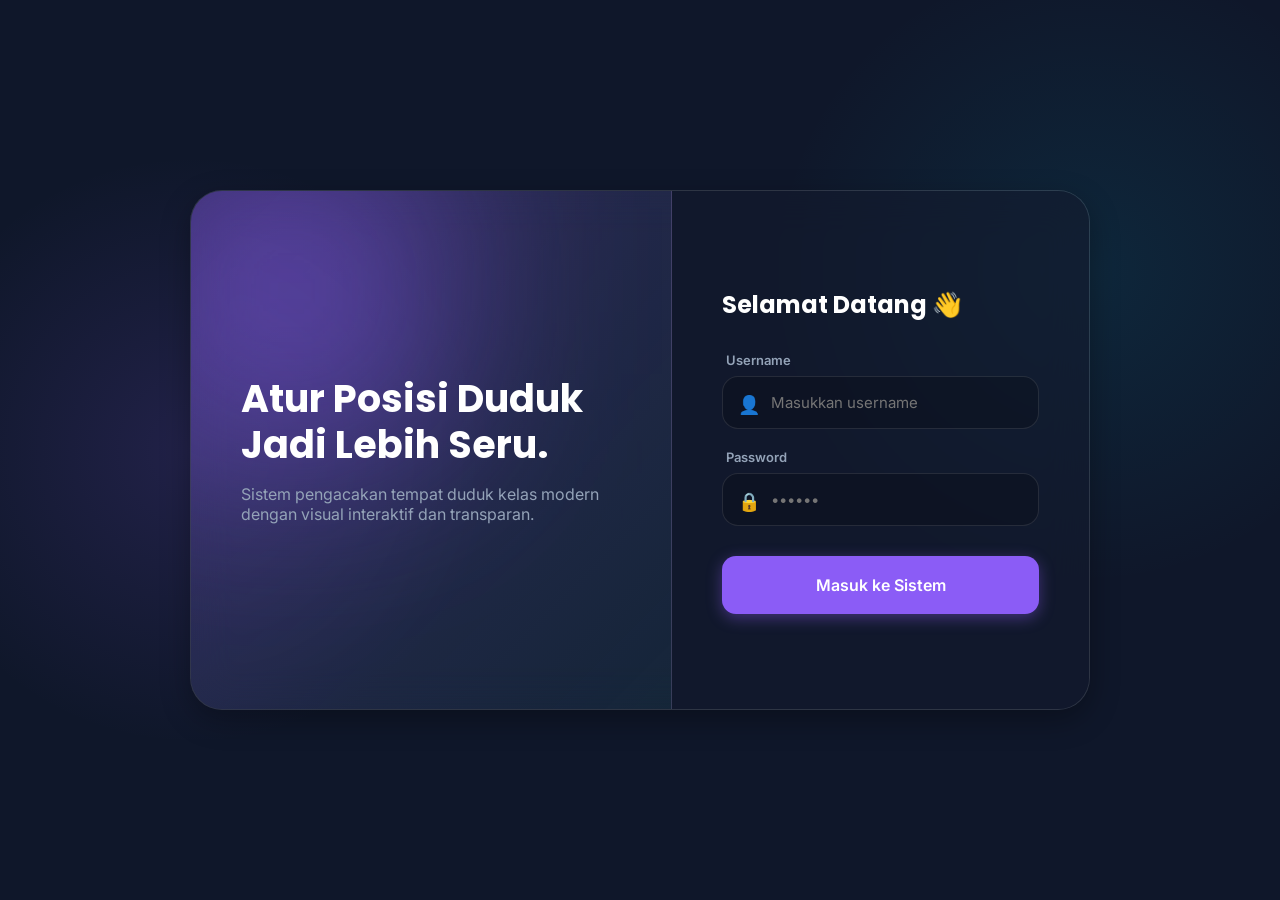
==== index.html @ bb938211 "Update index.html" ====
<!DOCTYPE html>
<html lang="id">
<head>
<meta charset="UTF-8">
<meta name="viewport" content="width=device-width, initial-scale=1.0">
<title>Class Seat Spinner — Premium</title>
<link href="https://fonts.googleapis.com/css2?family=Inter:wght@400;500;600;700&family=Poppins:wght@500;600;700;800&display=swap" rel="stylesheet">
<style>
:root{--bg:#0f172a;--surface:rgba(255,255,255,.03);--surface-hover:rgba(255,255,255,.08);--border:rgba(255,255,255,.1);--text:#f8fafc;--text-muted:#94a3b8;--primary:#8b5cf6;--primary-hover:#7c3aed;--primary-light:rgba(139,92,246,.15);--shadow-lg:0 10px 30px rgba(0,0,0,.3)}
*{margin:0;padding:0;box-sizing:border-box;font-family:'Inter',sans-serif;-webkit-tap-highlight-color:transparent}
body{background:#0f172a;background-image:radial-gradient(circle at 15% 50%,rgba(139,92,246,.15),transparent 25%),radial-gradient(circle at 85% 30%,rgba(6,182,212,.1),transparent 25%);background-attachment:fixed;color:var(--text);min-height:100vh;overflow-x:hidden}
h1,h2,h3{font-family:'Poppins',sans-serif;font-weight:700;color:#fff}
.hidden{display:none!important}.flex{display:flex}.items-center{align-items:center}.justify-between{justify-content:space-between}.justify-center{justify-content:center}.text-muted{color:var(--text-muted)}

/* BUTTONS */
.btn{padding:12px 20px;border-radius:14px;border:1px solid transparent;font-weight:600;cursor:pointer;transition:all .3s ease;font-size:14px;display:inline-flex;align-items:center;justify-content:center;gap:8px;backdrop-filter:blur(10px)}
.btn:active{transform:scale(.96)}
.btn-primary{background:var(--primary);color:#fff;box-shadow:0 4px 15px rgba(139,92,246,.4)}.btn-primary:hover{background:var(--primary-hover);transform:translateY(-2px)}
.btn-outline{background:var(--surface);border:1px solid var(--border);color:var(--text)}.btn-outline:hover{background:var(--surface-hover);border-color:rgba(255,255,255,.2)}
.btn-danger{background:rgba(239,68,68,.1);color:#fca5a5;border:1px solid rgba(239,68,68,.2)}.btn-danger:hover{background:rgba(239,68,68,.2)}
.btn:disabled{opacity:.5;cursor:not-allowed;transform:none!important}

/* LOGIN (Premium Glassmorphism) */
#login-view{display:flex;align-items:center;justify-content:center;min-height:100vh;padding:20px}
.login-wrapper{display:flex;width:100%;max-width:900px;min-height:520px;background:var(--surface);border:1px solid var(--border);border-radius:32px;overflow:hidden;box-shadow:var(--shadow-lg);backdrop-filter:blur(20px)}
.login-left{flex:1.2;background:linear-gradient(135deg,rgba(139,92,246,.2),rgba(6,182,212,.05));padding:50px;display:flex;flex-direction:column;justify-content:center;border-right:1px solid var(--border);position:relative;overflow:hidden}
.login-left::before{content:'';position:absolute;width:300px;height:300px;background:var(--primary);filter:blur(100px);top:-50px;left:-50px;opacity:.5}
.login-left h1{color:#fff;font-size:38px;margin-bottom:16px;position:relative;z-index:1;line-height:1.2}.login-left p{font-size:16px;color:var(--text-muted);position:relative;z-index:1}
.login-right{flex:1;padding:50px;display:flex;flex-direction:column;justify-content:center;background:rgba(15,23,42,.6)}
@media(max-width:768px){.login-wrapper{flex-direction:column;min-height:auto}.login-left{padding:40px 30px;text-align:center}.login-right{padding:40px 30px}}
.input-group{text-align:left;margin-bottom:20px;position:relative}
.input-group label{display:block;font-size:13px;font-weight:600;color:var(--text-muted);margin-bottom:8px;margin-left:4px}
.input-field{width:100%;padding:16px 16px 16px 48px;background:rgba(0,0,0,.2);border:1px solid var(--border);border-radius:16px;font-size:15px;color:#fff;outline:none;transition:all .3s}
.input-field:focus{border-color:var(--primary);background:rgba(0,0,0,.4);box-shadow:0 0 0 4px var(--primary-light)}
.input-icon{position:absolute;left:16px;top:42px;font-size:18px;color:var(--text-muted)}

/* NAVBAR */
.navbar{background:rgba(15,23,42,.8);backdrop-filter:blur(20px);border-bottom:1px solid var(--border);padding:16px 0;position:sticky;top:0;z-index:100}
.container{max-width:1100px;margin:0 auto;padding:0 20px}
.logo{font-family:'Poppins',sans-serif;font-weight:800;font-size:20px;display:flex;align-items:center;gap:10px;color:#fff}
.logo span{background:var(--primary);color:#fff;padding:4px 10px;border-radius:8px;font-size:12px;letter-spacing:1px}
.nav-links{display:flex;gap:8px;overflow-x:auto;padding:4px;background:rgba(0,0,0,.2);border-radius:12px;border:1px solid var(--border)}
.nav-link{padding:8px 18px;border-radius:10px;font-size:13px;font-weight:600;cursor:pointer;color:var(--text-muted);white-space:nowrap;transition:all .2s}
.nav-link.active{background:var(--primary-light);color:var(--primary)}
.nav-link:hover:not(.active){color:#fff}

/* VIEWS */
.view{display:none;padding:40px 0;animation:fadeIn .4s ease-out}
.view.active{display:block}
@keyframes fadeIn{from{opacity:0;transform:translateY(10px)}to{opacity:1;transform:translateY(0)}}

/* SPIN */
.spin-container{display:flex;flex-direction:column;align-items:center;gap:30px}
.wheel-wrapper{position:relative;width:100%;max-width:380px;aspect-ratio:1/1}
.wheel-canvas{width:100%;height:100%;border-radius:50%;box-shadow:0 0 40px rgba(139,92,246,.2);transition:transform 4s cubic-bezier(.17,.67,.12,.99);background:var(--surface)}
.wheel-center{position:absolute;top:50%;left:50%;transform:translate(-50%,-50%);width:60px;height:60px;background:var(--bg);border:4px solid var(--border);border-radius:50%;display:flex;align-items:center;justify-content:center;z-index:10;font-size:24px;box-shadow:0 0 20px rgba(0,0,0,.5)}
.wheel-pointer{position:absolute;top:-15px;left:50%;transform:translateX(-50%);width:0;height:0;border-left:18px solid transparent;border-right:18px solid transparent;border-top:30px solid var(--primary);filter:drop-shadow(0 4px 6px rgba(139,92,246,.5));z-index:20}
.progress-card{background:var(--surface);border:1px solid var(--border);backdrop-filter:blur(10px);padding:24px;border-radius:20px;width:100%;max-width:500px;text-align:center}
.progress-bar-bg{width:100%;height:10px;background:rgba(0,0,0,.4);border-radius:5px;overflow:hidden;margin-top:12px}
.progress-bar-fill{height:100%;background:linear-gradient(90deg,var(--primary),#06b6d4);width:0%;transition:width .4s ease}
.action-buttons{display:flex;flex-wrap:wrap;gap:12px;justify-content:center;width:100%;max-width:500px}
.action-buttons .btn{flex:1;min-width:140px;padding:16px}

/* DENAH */
.classroom-container{background:var(--surface);border:1px solid var(--border);backdrop-filter:blur(10px);border-radius:28px;padding:40px 20px;margin-top:20px}
.whiteboard{background:rgba(0,0,0,.3);color:var(--text-muted);text-align:center;padding:20px;border-radius:16px;font-weight:700;max-width:400px;margin:0 auto 40px auto;border:2px dashed var(--border);letter-spacing:2px}
.desk-grid{display:grid;grid-template-columns:repeat(3,1fr);gap:16px;max-width:850px;margin:0 auto}
@media(max-width:600px){.desk-grid{gap:8px;padding:0 10px}}
.desk-card{background:rgba(255,255,255,.02);border:1px solid var(--border);border-radius:16px;padding:16px;transition:all .3s}
.desk-card.filled{background:rgba(16,185,129,.05);border-color:rgba(16,185,129,.3);box-shadow:0 0 15px rgba(16,185,129,.05)}
.desk-header{display:flex;justify-content:space-between;font-size:11px;font-weight:800;color:var(--text-muted);margin-bottom:12px;border-bottom:1px solid var(--border);padding-bottom:8px;letter-spacing:.5px}
.desk-card.filled .desk-header{color:#10b981;border-color:rgba(16,185,129,.2)}
.seat-row{display:flex;align-items:center;gap:10px;margin-bottom:8px}
.seat-label{width:22px;height:22px;background:rgba(0,0,0,.3);border-radius:6px;font-size:10px;display:flex;align-items:center;justify-content:center;font-weight:700;color:var(--text-muted)}
.seat-name{flex:1;font-size:13px;font-weight:600;color:var(--text-muted);white-space:nowrap;overflow:hidden;text-overflow:ellipsis}
.seat-name.filled-text{color:#fff}

/* TABLE */
.table-container{background:var(--surface);border:1px solid var(--border);backdrop-filter:blur(10px);border-radius:20px;overflow:hidden;margin-top:20px}
table{width:100%;border-collapse:collapse;text-align:left}
th,td{padding:18px 24px;border-bottom:1px solid var(--border);font-size:14px}
th{background:rgba(0,0,0,.2);font-weight:600;color:var(--text-muted);font-size:12px;text-transform:uppercase;letter-spacing:1px}
.role-badge{padding:6px 12px;border-radius:20px;font-size:11px;font-weight:700}
.role-dev{background:rgba(139,92,246,.15);color:#c4b5fd;border:1px solid rgba(139,92,246,.3)}
.role-admin{background:rgba(14,165,233,.15);color:#7dd3fc;border:1px solid rgba(14,165,233,.3)}
.role-user{background:rgba(255,255,255,.1);color:#cbd5e1;border:1px solid rgba(255,255,255,.2)}

/* LIST */
textarea{width:100%;height:300px;padding:20px;border-radius:20px;border:1px solid var(--border);background:rgba(0,0,0,.2);color:#fff;font-size:15px;outline:none;transition:all .3s;resize:vertical}
textarea:focus{border-color:var(--primary);background:rgba(0,0,0,.4);box-shadow:0 0 0 4px var(--primary-light)}

/* MODAL */
.modal-overlay{position:fixed;inset:0;background:rgba(0,0,0,.6);backdrop-filter:blur(8px);z-index:1000;display:flex;align-items:center;justify-content:center;opacity:0;pointer-events:none;transition:opacity .3s}
.modal-overlay.show{opacity:1;pointer-events:auto}
.modal-content{background:#1e293b;border:1px solid var(--border);padding:40px 32px;border-radius:32px;text-align:center;transform:scale(.8);transition:transform .5s cubic-bezier(.34,1.56,.64,1);max-width:90%;width:400px;box-shadow:0 25px 50px rgba(0,0,0,.5)}
.modal-overlay.show .modal-content{transform:scale(1)}
.modal-input{width:100%;padding:14px 16px;border:1px solid var(--border);border-radius:12px;margin-bottom:16px;font-size:14px;background:rgba(0,0,0,.2);color:#fff;outline:none}
.modal-input:focus{border-color:var(--primary)}
.toast{position:fixed;bottom:30px;left:50%;transform:translateX(-50%) translateY(20px);background:var(--primary);color:#fff;padding:14px 28px;border-radius:50px;font-weight:600;box-shadow:0 10px 30px rgba(139,92,246,.4);opacity:0;transition:all .3s;z-index:2000;pointer-events:none}
.toast.show{opacity:1;transform:translateX(-50%) translateY(0)}
</style>
</head>
<body>

<div class="toast" id="toast">Pesan</div>

<!-- LOGIN -->
<div id="login-view">
  <div class="login-wrapper">
    <div class="login-left">
      <h1>Atur Posisi Duduk Jadi Lebih Seru.</h1>
      <p>Sistem pengacakan tempat duduk kelas modern dengan visual interaktif dan transparan.</p>
    </div>
    <div class="login-right">
      <h2 style="margin-bottom:30px;font-size:24px;">Selamat Datang 👋</h2>
      <div class="input-group"><label>Username</label><span class="input-icon">👤</span><input type="text" id="login-user" class="input-field" placeholder="Masukkan username"></div>
      <div class="input-group"><label>Password</label><span class="input-icon">🔒</span><input type="password" id="login-pass" class="input-field" placeholder="••••••"></div>
      <button class="btn btn-primary" id="btn-login" style="width:100%;padding:18px;margin-top:10px;font-size:16px;" onclick="doLogin()">Masuk ke Sistem</button>
    </div>
  </div>
</div>

<!-- APP VIEW -->
<div id="app-view" class="hidden">
  <nav class="navbar"><div class="container flex justify-between items-center">
    <div class="logo" id="logo-brand"><span>CS</span> Class Spinner</div>
    <div class="nav-links" id="nav-links"></div>
    <button class="btn btn-danger" onclick="doLogout()" style="padding:8px 16px;margin-left:15px;border-radius:10px;">Logout</button>
  </div></nav>
  
  <div class="container">
    <!-- SPIN -->
    <div class="view" id="view-spin">
      <div class="spin-container">
        <div class="wheel-wrapper"><div class="wheel-pointer"></div><canvas id="wheel-canvas" class="wheel-canvas" width="600" height="600"></canvas><div class="wheel-center">🎯</div></div>
        <div class="progress-card"><div id="progress-text" style="font-weight:700;font-size:16px;">0 / 42 Kursi Terisi</div><div class="progress-bar-bg"><div class="progress-bar-fill" id="progress-bar"></div></div></div>
        <div class="action-buttons">
          <button class="btn btn-primary" id="btn-spin" onclick="manualSpin()" style="flex:2;">SPIN NOW</button>
          <button class="btn btn-outline" id="btn-auto" onclick="toggleAutoSpin()">AUTO SPIN</button>
        </div>
        <div class="action-buttons">
          <button class="btn btn-outline" id="btn-undo" onclick="undoSpin()">UNDO</button>
          <button class="btn btn-danger" onclick="resetAll()">RESET</button>
        </div>
      </div>
    </div>
    
    <!-- DENAH -->
    <div class="view" id="view-plan">
      <div class="flex justify-between items-center" style="margin-bottom:10px;">
        <h2>Denah Kelas</h2><button class="btn btn-outline" onclick="copyRekap()">📋 Copy Rekap</button>
      </div>
      <div class="classroom-container"><div class="whiteboard">PAPAN TULIS (DEPAN)</div><div class="desk-grid" id="desk-grid"></div></div>
    </div>
    
    <!-- LIST -->
    <div class="view" id="view-list" style="max-width:700px;margin:0 auto;">
      <h2 style="margin-bottom:20px;">Daftar Nama Murid</h2>
      <textarea id="input-names" placeholder="Ketik nama, pisahkan dengan ENTER..."></textarea>
      <div style="margin-top:20px;text-align:right;"><button class="btn btn-primary" onclick="saveNames()" style="padding:16px 32px;">💾 SIMPAN DAFTAR</button></div>
    </div>
    
    <!-- MANAGE -->
    <div class="view" id="view-manage-users">
      <div class="flex justify-between items-center" style="margin-bottom:20px;">
        <h2>Kelola Pengguna</h2><button class="btn btn-primary" onclick="openUserModal()">➕ Buat Akun</button>
      </div>
      <div class="table-container"><table><thead><tr><th>Username</th><th>Role</th><th>Aksi</th></tr></thead><tbody id="user-table-body"></tbody></table></div>
    </div>
  </div>
</div>

<!-- MODALS -->
<div class="modal-overlay" id="popup-spin">
  <div class="modal-content"><div style="font-size:50px;margin-bottom:15px;animation:bounce 1s infinite;">🎉</div><h3 id="popup-name" style="color:var(--primary);font-size:28px;">Nama</h3><p id="popup-seat" style="margin-bottom:25px;color:var(--text-muted);font-size:16px;">Meja 1 - Kursi A</p><button class="btn btn-primary" style="width:100%;padding:16px;" onclick="closePopup('popup-spin')">Tutup & Lanjut</button></div>
</div>
<div class="modal-overlay" id="popup-user">
  <div class="modal-content">
    <h3 style="margin-bottom:20px;">Buat Akun Baru</h3>
    <input type="text" id="new-user-name" class="modal-input" placeholder="Username">
    <input type="text" id="new-user-pass" class="modal-input" placeholder="Password">
    <select id="new-user-role" class="modal-input"><option value="user">User (Hanya lihat)</option><option value="admin">Admin (Bisa spin)</option></select>
    <div style="display:flex;gap:12px;margin-top:20px;"><button class="btn btn-outline" style="flex:1;" onclick="closePopup('popup-user')">Batal</button><button class="btn btn-primary" style="flex:1;" onclick="saveNewUser()">Simpan</button></div>
  </div>
</div>

<style>@keyframes bounce{0%,100%{transform:translateY(0)}50%{transform:translateY(-10px)}}</style>

<!-- LOGIKA JAVASCRIPT -->
<script>
  const TOTAL_CAPACITY = 42;
  let currentUser = null;
  let state = { allNames: [], available: [], seated: [], isSpinning: false, currentAngle: 0, autoSpinState: 'idle', autoSpinTimer: null };
  let usersDB = [];

  // LOAD DATA
  function initData() {
    let savedUsers = localStorage.getItem('seatSpinner_users');
    if(savedUsers) {
      usersDB = JSON.parse(savedUsers);
    } else {
      usersDB = [
        { username: "developer", pass: "dev123", role: "developer" },
        { username: "admin", pass: "admin123", role: "admin" },
        { username: "user", pass: "user123", role: "user" }
      ];
      localStorage.setItem('seatSpinner_users', JSON.stringify(usersDB));
    }

    let savedData = localStorage.getItem('seatSpinner_data');
    if(savedData) {
      const p = JSON.parse(savedData);
      state.allNames = p.allNames || [];
      state.available = p.available || [];
      state.seated = p.seated || [];
    } else {
      state.allNames = Array.from({length: 42}, (_, i) => `Siswa ${i + 1}`);
      state.available = [...state.allNames]; shuffleArray(state.available); state.seated = [];
      saveData();
    }
  }

  function saveData() { localStorage.setItem('seatSpinner_data', JSON.stringify({ allNames: state.allNames, available: state.available, seated: state.seated })); }
  function saveUsersDB() { localStorage.setItem('seatSpinner_users', JSON.stringify(usersDB)); }
  function shuffleArray(arr) { for (let i = arr.length - 1; i > 0; i--) { const j = Math.floor(Math.random() * (i + 1)); [arr[i], arr[j]] = [arr[j], arr[i]]; } }

  // AUTH
  function doLogin() {
    const btn = document.getElementById('btn-login');
    const u = document.getElementById('login-user').value.trim();
    const p = document.getElementById('login-pass').value.trim();
    if(!u || !p) return showToast('Isi username dan password!', 'error');
    
    btn.innerText = 'Memproses...'; btn.disabled = true;
    setTimeout(() => {
      const user = usersDB.find(x => x.username === u && x.pass === p);
      if (user) { currentUser = user; setupUIForRole(); } 
      else { showToast('Username atau password salah!', 'error'); }
      btn.innerText = 'Masuk ke Sistem'; btn.disabled = false;
    }, 500);
  }

  function doLogout() { 
    if(!confirm('Yakin mau logout?')) return;
    currentUser = null; 
    document.getElementById('login-view').classList.remove('hidden'); 
    document.getElementById('app-view').classList.add('hidden'); 
    document.getElementById('login-user').value = '';
    document.getElementById('login-pass').value = '';
    stopAutoSpin();
  }

  function setupUIForRole() {
    document.getElementById('login-view').classList.add('hidden');
    document.getElementById('app-view').classList.remove('hidden');
    const role = currentUser.role, nav = document.getElementById('nav-links'), logo = document.getElementById('logo-brand');
    
    if (role === 'developer') {
      document.documentElement.style.setProperty('--primary', '#8b5cf6');
      logo.innerHTML = `<span style="background:#8b5cf6">DEV</span> Class Spinner`;
      nav.innerHTML = `<div class="nav-link" id="nav-spin" onclick="switchTab('spin')">Spin</div><div class="nav-link" id="nav-plan" onclick="switchTab('plan')">Denah</div><div class="nav-link" id="nav-list" onclick="switchTab('list')">Murid</div><div class="nav-link active" id="nav-manage-users" onclick="switchTab('manage-users')">Kelola Akun</div>`;
      switchTab('manage-users');
    } else if (role === 'admin') {
      document.documentElement.style.setProperty('--primary', '#0ea5e9');
      logo.innerHTML = `<span style="background:#0ea5e9">ADM</span> Class Spinner`;
      nav.innerHTML = `<div class="nav-link active" id="nav-spin" onclick="switchTab('spin')">Spin</div><div class="nav-link" id="nav-plan" onclick="switchTab('plan')">Denah</div><div class="nav-link" id="nav-list" onclick="switchTab('list')">Murid</div>`;
      switchTab('spin');
    } else {
      document.documentElement.style.setProperty('--primary', '#10b981');
      logo.innerHTML = `<span style="background:#10b981">USR</span> Class Spinner`;
      nav.innerHTML = `<div class="nav-link active" id="nav-plan" onclick="switchTab('plan')">Denah Kelas</div>`;
      switchTab('plan');
    }
    updateUI();
  }

  function switchTab(tab) {
    document.querySelectorAll('.view').forEach(v => v.classList.remove('active'));
    document.querySelectorAll('.nav-link').forEach(n => n.classList.remove('active'));
    document.getElementById(`view-${tab}`).classList.add('active');
    const n = document.getElementById(`nav-${tab}`); if(n) n.classList.add('active');
    
    if (tab === 'plan0px;margin:0 auto;">
      <h2 style="margin-bottom:15px;">Daftar Nama Murid</h2>
      <textarea id="input-names" style="width:100%;height:250px;padding:16px;border-radius:12px;border:1px solid var(--border);outline:none;"></textarea>
      <div style="margin-top:15px;text-align:right;"><button class="btn btn-primary" onclick="saveNames()">💾 SIMPAN DAFTAR</button></div>
    </div>
    <div class="view" id="view-manage-users">
      <div class="flex justify-between items-center" style="margin-bottom:20px;">
        <h2>Kelola Pengguna</h2><button class="btn btn-primary" onclick="openUserModal()">➕ Buat Akun Baru</button>
      </div>
      <div class="table-container"><table><thead><tr><th>Username</th><th>Role</th><th>Aksi</th></tr></thead><tbody id="user-table-body"></tbody></table></div>
    </div>
  </div>
</div>

<!-- MODALS -->
<div class="modal-overlay" id="popup-spin">
  <div class="modal-content"><div style="font-size:40px;margin-bottom:10px;">🎉</div><h3 id="popup-name" style="color:var(--primary);">Nama</h3><p id="popup-seat" style="margin-bottom:20px;">Meja 1 - Kursi A</p><button class="btn btn-primary" style="width:100%;" onclick="closePopup('popup-spin')">Tutup & Lanjut</button></div>
</div>
<div class="modal-overlay" id="popup-user">
  <div class="modal-content">
    <h3 style="margin-bottom:15px;">Buat Akun Baru</h3>
    <input type="text" id="new-user-name" class="modal-input" placeholder="Username">
    <input type="text" id="new-user-pass" class="modal-input" placeholder="Password">
    <select id="new-user-role" class="modal-input"><option value="user">User</option><option value="admin">Admin</option></select>
    <div style="display:flex;gap:10px;margin-top:20px;"><button class="btn btn-outline" style="flex:1;" onclick="closePopup('popup-user')">Batal</button><button class="btn btn-primary" style="flex:1;" onclick="saveNewUser()">Simpan</button></div>
  </div>
</div>

<!-- LOGIKA JAVASCRIPT -->
<script>
  const TOTAL_CAPACITY = 42;
  let currentUser = null;
  let state = { allNames: [], available: [], seated: [], isSpinning: false, currentAngle: 0 };
  let usersDB = [];

  // LOAD DATA DARI LOCALSTORAGE
  function initData() {
    let savedUsers = localStorage.getItem('seatSpinner_users');
    if(savedUsers) {
      usersDB = JSON.parse(savedUsers);
    } else {
      usersDB = [
        { username: "developer", pass: "dev123", role: "developer" },
        { username: "admin", pass: "admin123", role: "admin" },
        { username: "user", pass: "user123", role: "user" }
      ];
      localStorage.setItem('seatSpinner_users', JSON.stringify(usersDB));
    }

    let savedData = localStorage.getItem('seatSpinner_data');
    if(savedData) {
      const p = JSON.parse(savedData);
      state.allNames = p.allNames || [];
      state.available = p.available || [];
      state.seated = p.seated || [];
    } else {
      state.allNames = Array.from({length: 42}, (_, i) => `Siswa ${i + 1}`);
      state.available = [...state.allNames]; shuffleArray(state.available); state.seated = [];
      saveData();
    }
  }

  function saveData() { localStorage.setItem('seatSpinner_data', JSON.stringify({ allNames: state.allNames, available: state.available, seated: state.seated })); }
  function saveUsersDB() { localStorage.setItem('seatSpinner_users', JSON.stringify(usersDB)); }
  function shuffleArray(arr) { for (let i = arr.length - 1; i > 0; i--) { const j = Math.floor(Math.random() * (i + 1)); [arr[i], arr[j]] = [arr[j], arr[i]]; } }

  // AUTH
  function doLogin() {
    const btn = document.getElementById('btn-login');
    const u = document.getElementById('login-user').value.trim();
    const p = document.getElementById('login-pass').value.trim();
    
    if(!u || !p) return showToast('Isi username dan password!', 'error');
    btn.innerText = 'Memproses...'; btn.disabled = true;

    setTimeout(() => {
      const user = usersDB.find(x => x.username === u && x.pass === p);
      if (user) { currentUser = user; setupUIForRole(); } 
      else { showToast('Username atau password salah!', 'error'); }
      btn.innerText = 'Masuk ke Sistem'; btn.disabled = false;
    }, 500);
  }

  function doLogout() { currentUser = null; document.getElementById('login-view').classList.remove('hidden'); document.getElementById('app-view').classList.add('hidden'); }

  function setupUIForRole() {
    document.getElementById('login-view').classList.add('hidden');
    document.getElementById('app-view').classList.remove('hidden');
    const role = currentUser.role, nav = document.getElementById('nav-links'), logo = document.getElementById('logo-brand');
    
    if (role === 'developer') {
      document.documentElement.style.setProperty('--primary', '#8b5cf6');
      logo.innerHTML = `<span style="background:#8b5cf6">DEV</span> Class Spinner`;
      nav.innerHTML = `<div class="nav-link" id="nav-spin" onclick="switchTab('spin')">Spin</div><div class="nav-link" id="nav-plan" onclick="switchTab('plan')">Denah</div><div class="nav-link" id="nav-list" onclick="switchTab('list')">Murid</div><div class="nav-link active" id="nav-manage-users" onclick="switchTab('manage-users')">Kelola Akun</div>`;
      switchTab('manage-users');
    } else if (role === 'admin') {
      document.documentElement.style.setProperty('--primary', '#0ea5e9');
      logo.innerHTML = `<span style="background:#0ea5e9">ADM</span> Class Spinner`;
      nav.innerHTML = `<div class="nav-link active" id="nav-spin" onclick="switchTab('spin')">Spin</div><div class="nav-link" id="nav-plan" onclick="switchTab('plan')">Denah</div><div class="nav-link" id="nav-list" onclick="switchTab('list')">Murid</div>`;
      switchTab('spin');
    } else {
      document.documentElement.style.setProperty('--primary', '#10b981');
      logo.innerHTML = `<span style="background:#10b981">USR</span> Class Spinner`;
      nav.innerHTML = `<div class="nav-link active" id="nav-plan" onclick="switchTab('plan')">Denah Kelas</div>`;
      switchTab('plan');
    }
  }

  function switchTab(tab) {
    document.querySelectorAll('.view').forEach(v => v.classList.remove('active'));
    document.querySelectorAll('.nav-link').forEach(n => n.classList.remove('active'));
    document.getElementById(`view-${tab}`).classList.add('active');
    const n = document.getElementById(`nav-${tab}`); if(n) n.classList.add('active');
    if (tab === 'plan') renderLayout(); if (tab === 'spin') drawWheel(); if (tab === 'manage-users') renderUsersTable();
    if (tab === 'list') document.getElementById('input-names').value = state.allNames.join('\n');
  }

  function showToast(msg, type = 'success') { const t = document.getElementById('toast'); t.innerText = msg; t.style.background = type === 'error' ? '#ef4444' : '#0f172a'; t.className = 'toast show'; setTimeout(() => t.className = 'toast', 3000); }

  function getNextSeat() { const i = state.seated.length; if(i>=42) return null; return { desk: Math.floor(i/2)+1, seat: i%2===0?'A':'B' }; }
  function manualSpin() { if(currentUser.role==='user' || state.isSpinning || state.available.length===0) return; triggerSpin(); }
  
  function triggerSpin() {
    state.isSpinning = true; document.getElementById('btn-spin').innerText = 'SPINNING...'; document.getElementById('btn-spin').disabled = true;
    const winIdx = Math.floor(Math.random() * state.available.length), winName = state.available[winIdx];
    const canvas = document.getElementById('wheel-canvas'), seg = 360 / state.available.length, target = (360 - (winIdx * seg) - (seg / 2));
    const spins = 5 + Math.floor(Math.random() * 3), newTotal = state.currentAngle + (360 * spins) + (target - (state.currentAngle % 360));
    state.currentAngle = newTotal; canvas.style.transform = `rotate(${newTotal}deg)`;
    
    setTimeout(() => {
      state.available.splice(winIdx, 1);
      const seat = getNextSeat(); if(seat) state.seated.push({ desk: seat.desk, seat: seat.seat, name: winName });
      saveData(); updateUI(); drawWheel(); 
      document.getElementById('popup-name').innerText = winName; document.getElementById('popup-seat').innerText = `Meja ${seat.desk} - Kursi ${seat.seat}`; document.getElementById('popup-spin').classList.add('show');
      state.isSpinning = false; document.getElementById('btn-spin').innerText = 'SPIN NOW'; document.getElementById('btn-spin').disabled = false;
    }, 4000);
  }

  function drawWheel() {
    const canvas = document.getElementById('wheel-canvas'); if(!canvas) return; const ctx = canvas.getContext('2d'), r = canvas.width/2;
    ctx.clearRect(0,0,canvas.width,canvas.height);
    if(state.available.length===0) { ctx.beginPath(); ctx.arc(r,r,r,0,2*Math.PI); ctx.fillStyle='#f1f5f9'; ctx.fill(); return; }
    const seg = (2*Math.PI)/state.available.length;
    for(let i=0; i<state.available.length; i++) {
      const colors = ['#f8fafc', '#e2e8f0']; ctx.beginPath(); ctx.moveTo(r,r); ctx.arc(r,r,r,i*seg,(i+1)*seg); ctx.fillStyle=colors[i%2]; ctx.fill(); ctx.strokeStyle='#fff'; ctx.stroke();
      ctx.save(); ctx.translate(r,r); ctx.rotate(i*seg+(seg/2)); ctx.textAlign='right'; ctx.fillStyle='#475569'; ctx.font='bold 12px Inter'; let txt = state.available[i]; if(txt.length>15) txt=txt.substring(0,13)+'...'; ctx.fillText(txt, r-20, 5); ctx.restore();
    }
  }

  function renderLayout() {
    const grid = document.getElementById('desk-grid'); if(!grid) return; grid.innerHTML = '';
    for(let i=1; i<=21; i++) {
      const A = state.seated.find(s=>s.desk===i&&s.seat==='A'), B = state.seated.find(s=>s.desk===i&&s.seat==='B'), filled = A||B;
      grid.innerHTML += `<div class="desk-card ${filled?'filled':''}"><div class="desk-header"><span>MEJA ${i}</span> ${filled?'<span style="color:#166534;">TERISI</span>':''}</div><div class="seat-row"><div class="seat-label">A</div><div class="seat-name ${A?'filled-text':''}">${A?A.name:'—'}</div></div><div class="seat-row"><div class="seat-label">B</div><div class="seat-name ${B?'filled-text':''}">${B?B.name:'—'}</div></div></div>`;
    }
  }

  function copyRekap() {
    let text = "📋 *REKAP TEMPAT DUDUK*\n\n"; let empty = true;
    for(let i=1; i<=21; i++) { const A = state.seated.find(s=>s.desk===i&&s.seat==='A'), B = state.seated.find(s=>s.desk===i&&s.seat==='B'); if(A||B) { empty=false; text += `🪑 Meja ${i} : ${A?A.name:'-'} & ${B?B.name:'-'}\n`; } }
    if(empty) return showToast('Belum ada data!', 'error');
    navigator.clipboard.writeText(text).then(() => showToast('✅ Rekap di-copy!'));
  }

  function updateUI() { const len = state.seated.length; document.getElementById('progress-text').innerText = `${len} / 42 Kursi Terisi`; document.getElementById('progress-bar').style.width = `${(len/42)*100}%`; }
  function resetAll() { if(currentUser.role==='user' || !confirm('Reset semua?')) return; state.available = [...state.allNames]; shuffleArray(state.available); state.seated = []; saveData(); updateUI(); drawWheel(); renderLayout(); }
  function saveNames() { if(currentUser.role==='user') return; const lines = document.getElementById('input-names').value.split('\n').map(s=>s.trim()).filter(s=>s!==''); if(!lines.length || lines.length>42) return showToast('Maksimal 42 nama!', 'error'); state.allNames = lines; if(!state.seated.length) { state.available = [...lines]; shuffleArray(state.available); } saveData(); showToast('Daftar disimpan!'); switchTab('spin'); }
  function closePopup(id) { document.getElementById(id).classList.remove('show'); if(id==='popup-spin' && document.getElementById('view-plan').classList.contains('active')) renderLayout(); }

  function renderUsersTable() {
    const tbody = document.getElementById('user-table-body'); tbody.innerHTML = '';
    usersDB.forEach(u => {
      const isDev = u.role === 'developer';
      tbody.innerHTML += `<tr><td style="font-weight:600;">${u.username}</td><td><span class="role-badge ${u.role==='developer'?'role-dev':(u.role==='admin'?'role-admin':'role-user')}">${u.role.toUpperCase()}</span></td><td>${isDev?'<span class="text-muted">Tidak bisa dihapus</span>':`<button class="btn btn-danger" style="padding:4px 8px; font-size:12px;" onclick="deleteUser('${u.username}')">Hapus</button>`}</td></tr>`;
    });
  }

  function openUserModal() { document.getElementById('new-user-name').value=''; document.getElementById('new-user-pass').value=''; document.getElementById('popup-user').classList.add('show'); }
  
  function saveNewUser() {
    const u = document.getElementById('new-user-name').value.trim(), p = document.getElementById('new-user-pass').value.trim(), r = document.getElementById('new-user-role').value;
    if(!u || !p) return showToast('Isi semua data!', 'error');
    if(usersDB.find(x => x.username === u)) return showToast('Username sudah dipakai!', 'error');
    usersDB.push({ username: u, pass: p, role: r });
    saveUsersDB(); closePopup('popup-user'); renderUsersTable(); showToast(`Akun ${u} dibuat!`);
  }

  function deleteUser(username) { 
    if(!confirm('Hapus akun ini?')) return; 
    usersDB = usersDB.filter(x => x.username !== username);
    saveUsersDB(); renderUsersTable(); showToast('Akun dihapus!'); 
  }

  // INIT
  window.onload = () => {
    initData();
    document.getElementById('login-view').classList.remove('hidden');
  };
</script>
</body>
</html>
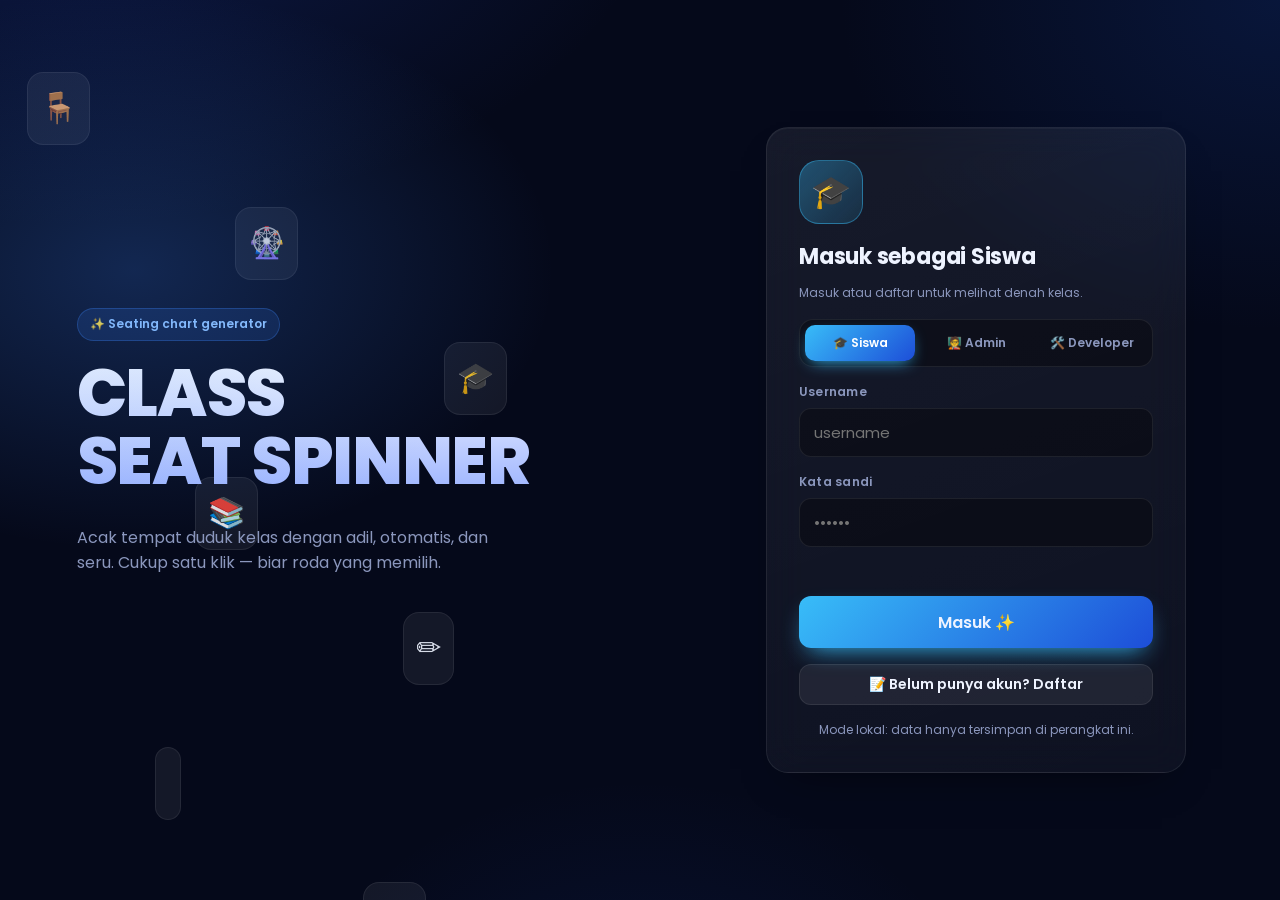
==== commit 5eabbc12: "Create index.html" ====
--- a/index.html
+++ b/index.html
@@ -1,483 +1,609 @@
 <!DOCTYPE html>
 <html lang="id">
 <head>
-<meta charset="UTF-8">
-<meta name="viewport" content="width=device-width, initial-scale=1.0">
-<title>Class Seat Spinner — Premium</title>
-<link href="https://fonts.googleapis.com/css2?family=Inter:wght@400;500;600;700&family=Poppins:wght@500;600;700;800&display=swap" rel="stylesheet">
+<meta charset="utf-8">
+<meta name="viewport" content="width=device-width, initial-scale=1, viewport-fit=cover">
+<title>CLASS SEAT SPINNER</title>
+<link href="https://fonts.googleapis.com/css2?family=Poppins:wght@400;500;600;700;800&display=swap" rel="stylesheet">
 <style>
-:root{--bg:#0f172a;--surface:rgba(255,255,255,.03);--surface-hover:rgba(255,255,255,.08);--border:rgba(255,255,255,.1);--text:#f8fafc;--text-muted:#94a3b8;--primary:#8b5cf6;--primary-hover:#7c3aed;--primary-light:rgba(139,92,246,.15);--shadow-lg:0 10px 30px rgba(0,0,0,.3)}
-*{margin:0;padding:0;box-sizing:border-box;font-family:'Inter',sans-serif;-webkit-tap-highlight-color:transparent}
-body{background:#0f172a;background-image:radial-gradient(circle at 15% 50%,rgba(139,92,246,.15),transparent 25%),radial-gradient(circle at 85% 30%,rgba(6,182,212,.1),transparent 25%);background-attachment:fixed;color:var(--text);min-height:100vh;overflow-x:hidden}
-h1,h2,h3{font-family:'Poppins',sans-serif;font-weight:700;color:#fff}
-.hidden{display:none!important}.flex{display:flex}.items-center{align-items:center}.justify-between{justify-content:space-between}.justify-center{justify-content:center}.text-muted{color:var(--text-muted)}
-
-/* BUTTONS */
-.btn{padding:12px 20px;border-radius:14px;border:1px solid transparent;font-weight:600;cursor:pointer;transition:all .3s ease;font-size:14px;display:inline-flex;align-items:center;justify-content:center;gap:8px;backdrop-filter:blur(10px)}
-.btn:active{transform:scale(.96)}
-.btn-primary{background:var(--primary);color:#fff;box-shadow:0 4px 15px rgba(139,92,246,.4)}.btn-primary:hover{background:var(--primary-hover);transform:translateY(-2px)}
-.btn-outline{background:var(--surface);border:1px solid var(--border);color:var(--text)}.btn-outline:hover{background:var(--surface-hover);border-color:rgba(255,255,255,.2)}
-.btn-danger{background:rgba(239,68,68,.1);color:#fca5a5;border:1px solid rgba(239,68,68,.2)}.btn-danger:hover{background:rgba(239,68,68,.2)}
-.btn:disabled{opacity:.5;cursor:not-allowed;transform:none!important}
-
-/* LOGIN (Premium Glassmorphism) */
-#login-view{display:flex;align-items:center;justify-content:center;min-height:100vh;padding:20px}
-.login-wrapper{display:flex;width:100%;max-width:900px;min-height:520px;background:var(--surface);border:1px solid var(--border);border-radius:32px;overflow:hidden;box-shadow:var(--shadow-lg);backdrop-filter:blur(20px)}
-.login-left{flex:1.2;background:linear-gradient(135deg,rgba(139,92,246,.2),rgba(6,182,212,.05));padding:50px;display:flex;flex-direction:column;justify-content:center;border-right:1px solid var(--border);position:relative;overflow:hidden}
-.login-left::before{content:'';position:absolute;width:300px;height:300px;background:var(--primary);filter:blur(100px);top:-50px;left:-50px;opacity:.5}
-.login-left h1{color:#fff;font-size:38px;margin-bottom:16px;position:relative;z-index:1;line-height:1.2}.login-left p{font-size:16px;color:var(--text-muted);position:relative;z-index:1}
-.login-right{flex:1;padding:50px;display:flex;flex-direction:column;justify-content:center;background:rgba(15,23,42,.6)}
-@media(max-width:768px){.login-wrapper{flex-direction:column;min-height:auto}.login-left{padding:40px 30px;text-align:center}.login-right{padding:40px 30px}}
-.input-group{text-align:left;margin-bottom:20px;position:relative}
-.input-group label{display:block;font-size:13px;font-weight:600;color:var(--text-muted);margin-bottom:8px;margin-left:4px}
-.input-field{width:100%;padding:16px 16px 16px 48px;background:rgba(0,0,0,.2);border:1px solid var(--border);border-radius:16px;font-size:15px;color:#fff;outline:none;transition:all .3s}
-.input-field:focus{border-color:var(--primary);background:rgba(0,0,0,.4);box-shadow:0 0 0 4px var(--primary-light)}
-.input-icon{position:absolute;left:16px;top:42px;font-size:18px;color:var(--text-muted)}
-
-/* NAVBAR */
-.navbar{background:rgba(15,23,42,.8);backdrop-filter:blur(20px);border-bottom:1px solid var(--border);padding:16px 0;position:sticky;top:0;z-index:100}
-.container{max-width:1100px;margin:0 auto;padding:0 20px}
-.logo{font-family:'Poppins',sans-serif;font-weight:800;font-size:20px;display:flex;align-items:center;gap:10px;color:#fff}
-.logo span{background:var(--primary);color:#fff;padding:4px 10px;border-radius:8px;font-size:12px;letter-spacing:1px}
-.nav-links{display:flex;gap:8px;overflow-x:auto;padding:4px;background:rgba(0,0,0,.2);border-radius:12px;border:1px solid var(--border)}
-.nav-link{padding:8px 18px;border-radius:10px;font-size:13px;font-weight:600;cursor:pointer;color:var(--text-muted);white-space:nowrap;transition:all .2s}
-.nav-link.active{background:var(--primary-light);color:var(--primary)}
-.nav-link:hover:not(.active){color:#fff}
-
-/* VIEWS */
-.view{display:none;padding:40px 0;animation:fadeIn .4s ease-out}
-.view.active{display:block}
-@keyframes fadeIn{from{opacity:0;transform:translateY(10px)}to{opacity:1;transform:translateY(0)}}
-
-/* SPIN */
-.spin-container{display:flex;flex-direction:column;align-items:center;gap:30px}
-.wheel-wrapper{position:relative;width:100%;max-width:380px;aspect-ratio:1/1}
-.wheel-canvas{width:100%;height:100%;border-radius:50%;box-shadow:0 0 40px rgba(139,92,246,.2);transition:transform 4s cubic-bezier(.17,.67,.12,.99);background:var(--surface)}
-.wheel-center{position:absolute;top:50%;left:50%;transform:translate(-50%,-50%);width:60px;height:60px;background:var(--bg);border:4px solid var(--border);border-radius:50%;display:flex;align-items:center;justify-content:center;z-index:10;font-size:24px;box-shadow:0 0 20px rgba(0,0,0,.5)}
-.wheel-pointer{position:absolute;top:-15px;left:50%;transform:translateX(-50%);width:0;height:0;border-left:18px solid transparent;border-right:18px solid transparent;border-top:30px solid var(--primary);filter:drop-shadow(0 4px 6px rgba(139,92,246,.5));z-index:20}
-.progress-card{background:var(--surface);border:1px solid var(--border);backdrop-filter:blur(10px);padding:24px;border-radius:20px;width:100%;max-width:500px;text-align:center}
-.progress-bar-bg{width:100%;height:10px;background:rgba(0,0,0,.4);border-radius:5px;overflow:hidden;margin-top:12px}
-.progress-bar-fill{height:100%;background:linear-gradient(90deg,var(--primary),#06b6d4);width:0%;transition:width .4s ease}
-.action-buttons{display:flex;flex-wrap:wrap;gap:12px;justify-content:center;width:100%;max-width:500px}
-.action-buttons .btn{flex:1;min-width:140px;padding:16px}
-
-/* DENAH */
-.classroom-container{background:var(--surface);border:1px solid var(--border);backdrop-filter:blur(10px);border-radius:28px;padding:40px 20px;margin-top:20px}
-.whiteboard{background:rgba(0,0,0,.3);color:var(--text-muted);text-align:center;padding:20px;border-radius:16px;font-weight:700;max-width:400px;margin:0 auto 40px auto;border:2px dashed var(--border);letter-spacing:2px}
-.desk-grid{display:grid;grid-template-columns:repeat(3,1fr);gap:16px;max-width:850px;margin:0 auto}
-@media(max-width:600px){.desk-grid{gap:8px;padding:0 10px}}
-.desk-card{background:rgba(255,255,255,.02);border:1px solid var(--border);border-radius:16px;padding:16px;transition:all .3s}
-.desk-card.filled{background:rgba(16,185,129,.05);border-color:rgba(16,185,129,.3);box-shadow:0 0 15px rgba(16,185,129,.05)}
-.desk-header{display:flex;justify-content:space-between;font-size:11px;font-weight:800;color:var(--text-muted);margin-bottom:12px;border-bottom:1px solid var(--border);padding-bottom:8px;letter-spacing:.5px}
-.desk-card.filled .desk-header{color:#10b981;border-color:rgba(16,185,129,.2)}
-.seat-row{display:flex;align-items:center;gap:10px;margin-bottom:8px}
-.seat-label{width:22px;height:22px;background:rgba(0,0,0,.3);border-radius:6px;font-size:10px;display:flex;align-items:center;justify-content:center;font-weight:700;color:var(--text-muted)}
-.seat-name{flex:1;font-size:13px;font-weight:600;color:var(--text-muted);white-space:nowrap;overflow:hidden;text-overflow:ellipsis}
-.seat-name.filled-text{color:#fff}
-
-/* TABLE */
-.table-container{background:var(--surface);border:1px solid var(--border);backdrop-filter:blur(10px);border-radius:20px;overflow:hidden;margin-top:20px}
-table{width:100%;border-collapse:collapse;text-align:left}
-th,td{padding:18px 24px;border-bottom:1px solid var(--border);font-size:14px}
-th{background:rgba(0,0,0,.2);font-weight:600;color:var(--text-muted);font-size:12px;text-transform:uppercase;letter-spacing:1px}
-.role-badge{padding:6px 12px;border-radius:20px;font-size:11px;font-weight:700}
-.role-dev{background:rgba(139,92,246,.15);color:#c4b5fd;border:1px solid rgba(139,92,246,.3)}
-.role-admin{background:rgba(14,165,233,.15);color:#7dd3fc;border:1px solid rgba(14,165,233,.3)}
-.role-user{background:rgba(255,255,255,.1);color:#cbd5e1;border:1px solid rgba(255,255,255,.2)}
-
-/* LIST */
-textarea{width:100%;height:300px;padding:20px;border-radius:20px;border:1px solid var(--border);background:rgba(0,0,0,.2);color:#fff;font-size:15px;outline:none;transition:all .3s;resize:vertical}
-textarea:focus{border-color:var(--primary);background:rgba(0,0,0,.4);box-shadow:0 0 0 4px var(--primary-light)}
-
-/* MODAL */
-.modal-overlay{position:fixed;inset:0;background:rgba(0,0,0,.6);backdrop-filter:blur(8px);z-index:1000;display:flex;align-items:center;justify-content:center;opacity:0;pointer-events:none;transition:opacity .3s}
-.modal-overlay.show{opacity:1;pointer-events:auto}
-.modal-content{background:#1e293b;border:1px solid var(--border);padding:40px 32px;border-radius:32px;text-align:center;transform:scale(.8);transition:transform .5s cubic-bezier(.34,1.56,.64,1);max-width:90%;width:400px;box-shadow:0 25px 50px rgba(0,0,0,.5)}
-.modal-overlay.show .modal-content{transform:scale(1)}
-.modal-input{width:100%;padding:14px 16px;border:1px solid var(--border);border-radius:12px;margin-bottom:16px;font-size:14px;background:rgba(0,0,0,.2);color:#fff;outline:none}
-.modal-input:focus{border-color:var(--primary)}
-.toast{position:fixed;bottom:30px;left:50%;transform:translateX(-50%) translateY(20px);background:var(--primary);color:#fff;padding:14px 28px;border-radius:50px;font-weight:600;box-shadow:0 10px 30px rgba(139,92,246,.4);opacity:0;transition:all .3s;z-index:2000;pointer-events:none}
-.toast.show{opacity:1;transform:translateX(-50%) translateY(0)}
+:root{
+  --bg:#05091a;--bg2:#0a1229;--tx:#eef3ff;--mu:#8b97bd;--ln:rgba(255,255,255,.08);
+  --gl:rgba(255,255,255,.04);--gl2:rgba(255,255,255,.07);
+  --ac:#3b82f6;--ac2:#60a5fa;--er:#fb7185;--ok:#34d399;
+  color-scheme:dark;
+  padding-top:env(safe-area-inset-top,0px);
+  padding-bottom:env(safe-area-inset-bottom,0px);
+}
+*{box-sizing:border-box}
+html{scroll-padding-top:env(safe-area-inset-top,0px)}
+body{
+  margin:0;min-height:100vh;
+  font:400 15px/1.55 Poppins,system-ui,sans-serif;color:var(--tx);
+  background:
+    radial-gradient(1000px 600px at 5% -15%,#1e40af55,transparent 60%),
+    radial-gradient(800px 600px at 100% 0%,#0e2a6b66,transparent 55%),
+    radial-gradient(600px 500px at 50% 120%,#1d4ed422,transparent 60%),
+    var(--bg);
+}
+body::before{content:"";position:fixed;inset:0 0 auto;height:env(safe-area-inset-top,0px);background:var(--bg);z-index:60}
+h2,h3{margin:0 0 6px}h3{font-size:16px;letter-spacing:-.01em}
+.g{
+  background:linear-gradient(160deg,var(--gl2),var(--gl));
+  border:1px solid var(--ln);border-radius:22px;
+  backdrop-filter:blur(18px);-webkit-backdrop-filter:blur(18px);
+  box-shadow:0 1px 0 rgba(255,255,255,.04) inset,0 20px 40px -24px rgba(0,0,0,.6);
+}
+.b{
+  position:relative;overflow:hidden;padding:.65em 1.15em;border-radius:12px;
+  border:1px solid var(--ln);background:var(--gl2);color:inherit;
+  font:600 14px Poppins,sans-serif;cursor:pointer;
+  transition:transform .15s,background .2s,border-color .2s;
+}
+.b:hover{transform:translateY(-1px);background:rgba(255,255,255,.1);border-color:rgba(255,255,255,.16)}
+.b:active{transform:scale(.97)}
+.b.p{background:linear-gradient(135deg,var(--ac),#1d4ed8);border:0;box-shadow:0 10px 24px -10px var(--ac)}
+.b:disabled{opacity:.4;pointer-events:none}
+.b::after{content:"";position:absolute;inset:0;background:linear-gradient(105deg,transparent 35%,rgba(255,255,255,.22) 50%,transparent 65%);transform:translateX(-120%);transition:transform .6s}
+.b:hover::after{transform:translateX(120%)}
+.rp{position:absolute;border-radius:50%;background:rgba(255,255,255,.35);transform:scale(0);animation:rp .6s ease-out forwards;pointer-events:none}
+.big{padding:.85em 1.6em;font-size:16px}
+.in{
+  width:100%;padding:12px 14px;border-radius:12px;
+  border:1px solid var(--ln);background:rgba(0,0,0,.32);color:inherit;
+  font:inherit;transition:border-color .2s,box-shadow .2s;
+}
+.in:focus{outline:none;border-color:var(--ac);box-shadow:0 0 0 3px rgba(59,130,246,.25)}
+select.in option{background:#0b1430}
+.mu{color:var(--mu)}.s{font-size:12px}.er{color:var(--er);min-height:1.3em;margin:0;font-size:13px}
+
+/* ===== LOGIN ===== */
+.lg{display:grid;grid-template-columns:1.05fr .95fr;min-height:100vh}
+.hr{
+  padding:6vw;display:flex;flex-direction:column;justify-content:center;
+  position:relative;overflow:hidden;
+}
+.hr::after{
+  content:"";position:absolute;inset:0;pointer-events:none;
+  background:radial-gradient(600px 400px at 20% 30%,rgba(59,130,246,.25),transparent 70%);
+}
+.hr h1{
+  font-size:clamp(36px,5.2vw,68px);line-height:1.02;margin:0 0 16px;
+  font-weight:800;position:relative;letter-spacing:-.02em;
+  background:linear-gradient(180deg,#fff,#9db4ff);
+  -webkit-background-clip:text;background-clip:text;color:transparent;
+}
+.hr p{color:var(--mu);max-width:26em;position:relative;font-size:16px}
+.hr .badge{display:inline-flex;align-items:center;gap:8px;padding:6px 12px;border-radius:99px;background:rgba(59,130,246,.15);border:1px solid rgba(59,130,246,.3);font-size:12px;font-weight:600;color:#93c5fd;margin-bottom:18px;position:relative;width:fit-content}
+.fl i{
+  position:absolute;font-style:normal;font-size:30px;padding:12px;border-radius:16px;
+  background:var(--gl2);border:1px solid var(--ln);
+  animation:fy 7s ease-in-out infinite;opacity:.9;
+}
+.cw{display:grid;place-items:center;padding:24px}
+.lc{
+  width:min(420px,100%);padding:32px;display:grid;gap:16px;
+  animation:sp .6s cubic-bezier(.2,1.2,.4,1);
+}
+.lc .av{
+  width:64px;height:64px;border-radius:20px;display:grid;place-items:center;font-size:32px;
+  background:linear-gradient(135deg,color-mix(in srgb,var(--ac) 35%,transparent),color-mix(in srgb,var(--ac) 12%,transparent));
+  border:1px solid color-mix(in srgb,var(--ac) 40%,transparent);
+}
+.lc h2{font-size:22px;letter-spacing:-.01em}
+.seg{display:grid;grid-template-columns:repeat(3,1fr);gap:6px;padding:5px;border-radius:14px;background:rgba(0,0,0,.32);border:1px solid var(--ln)}
+.seg button{
+  border:0;border-radius:10px;padding:9px 4px;background:none;color:var(--mu);
+  font:600 12px Poppins,sans-serif;cursor:pointer;transition:.25s;
+}
+.seg [aria-pressed=true]{background:linear-gradient(135deg,var(--ac),#1d4ed8);color:#fff;box-shadow:0 6px 16px -6px var(--ac)}
+.lfld{display:grid;gap:6px}
+.lfld label{font-size:12px;font-weight:600;color:var(--mu);letter-spacing:.02em}
+
+/* ===== APP SHELL ===== */
+.hd{
+  display:flex;align-items:center;gap:10px;padding:10px 14px;margin:12px;
+  position:sticky;top:calc(12px + env(safe-area-inset-top,0px));z-index:20;
+  background:linear-gradient(160deg,rgba(20,32,70,.85),rgba(10,18,41,.85));
+}
+.lo{font-weight:800;letter-spacing:.02em;white-space:nowrap;font-size:14px;background:linear-gradient(90deg,#fff,#93c5fd);-webkit-background-clip:text;background-clip:text;color:transparent}
+nav{display:flex;gap:6px;flex:1;overflow-x:auto;scrollbar-width:none}
+nav::-webkit-scrollbar{display:none}
+nav .b{white-space:nowrap;padding:8px 14px}
+nav .b[aria-pressed=true]{background:linear-gradient(135deg,var(--ac),#1d4ed8);border-color:transparent;box-shadow:0 8px 20px -8px var(--ac)}
+.rb{
+  padding:7px 14px;border-radius:99px;background:color-mix(in srgb,var(--ac) 18%,transparent);
+  border:1px solid color-mix(in srgb,var(--ac) 35%,transparent);
+  font-size:13px;font-weight:600;white-space:nowrap;
+}
+.pgm{max-width:1180px;margin:0 auto;padding:0 14px 60px}
+.nt{margin:0 0 12px;padding:10px 14px;border-radius:12px;background:rgba(59,130,246,.1);border:1px solid rgba(59,130,246,.25)}
+
+/* ===== SPIN LAYOUT ===== */
+.sp{display:grid;grid-template-columns:1.5fr 1fr;gap:16px;align-items:start}
+.pad{padding:22px}
+.wc{padding:24px;display:grid;gap:20px}
+.wh{position:relative;width:min(100%,520px);aspect-ratio:1;margin:auto}
+canvas{width:100%;height:100%;display:block}
+.pt{position:absolute;top:-8px;left:50%;transform:translateX(-50%);border:13px solid transparent;border-top:26px solid #fff;border-bottom:0;filter:drop-shadow(0 3px 4px rgba(0,0,0,.5))}
+.ctl,.row{display:flex;gap:8px;flex-wrap:wrap}
+.ctl{justify-content:center}.row{margin:12px 0}
+
+/* ===== STATS ===== */
+.stats{display:grid;grid-template-columns:repeat(3,1fr);gap:10px;margin-bottom:14px}
+.stat{
+  padding:14px;border-radius:14px;background:rgba(255,255,255,.03);
+  border:1px solid var(--ln);transition:border-color .2s;
+}
+.stat:hover{border-color:rgba(59,130,246,.35)}
+.stat .v{font-size:22px;font-weight:800;line-height:1.1;letter-spacing:-.02em}
+.stat .l{font-size:11px;color:var(--mu);text-transform:uppercase;letter-spacing:.06em;margin-top:2px}
+.stat.a .v{color:var(--ac2)}.stat.g .v{color:var(--ok)}
+
+.pr{height:10px;border-radius:9px;background:rgba(255,255,255,.08);overflow:hidden}
+.pr i{display:block;height:100%;background:linear-gradient(90deg,#2563eb,#60a5fa);transition:width .6s;box-shadow:0 0 16px rgba(59,130,246,.6)}
+
+.hi{
+  padding:10px 12px;border-radius:12px;background:rgba(255,255,255,.035);
+  margin:6px 0;font-size:14px;animation:fi .3s;border:1px solid transparent;
+  transition:border-color .2s;
+}
+.hi:hover{border-color:rgba(59,130,246,.3)}
+.hi b{color:var(--ac2)}
+
+/* ===== SISWA / AKUN ===== */
+.li{display:flex;justify-content:space-between;align-items:center;gap:8px;margin:6px 0}
+.li .in{flex:1}
+.ls{max-height:50vh;overflow:auto;margin-top:12px;padding-right:4px}
+.fm{display:grid;gap:10px}
+.bar{display:flex;justify-content:space-between;align-items:center;gap:8px;flex-wrap:wrap}
+.bar .row{margin:0}
+.acc{
+  display:flex;justify-content:space-between;align-items:center;gap:10px;
+  padding:12px 14px;border-radius:12px;background:rgba(255,255,255,.03);
+  margin:6px 0;border:1px solid var(--ln);
+}
+
+/* ===== DENAH ===== */
+.board{
+  margin:14px 0;padding:12px;text-align:center;border-radius:12px;
+  background:linear-gradient(180deg,rgba(59,130,246,.14),rgba(59,130,246,.06));
+  border:1px solid rgba(59,130,246,.25);
+  font-size:12px;letter-spacing:.25em;font-weight:600;color:#93c5fd;
+}
+.dn{display:grid;grid-template-columns:repeat(3,1fr);gap:12px}
+.tb{
+  padding:12px;border-radius:16px;border:1px solid var(--ln);
+  background:rgba(255,255,255,.03);transition:transform .25s,border-color .25s;
+  min-width:0;
+}
+.tb:hover{transform:translateY(-4px);border-color:var(--ac)}
+.tb.f{border-color:rgba(59,130,246,.5);background:linear-gradient(160deg,rgba(59,130,246,.18),rgba(255,255,255,.03))}
+.tb.hl{animation:hl 2.4s ease}
+.tb b{font-size:12px;color:var(--mu);letter-spacing:.03em}
+.st{display:flex;align-items:center;gap:8px;margin-top:8px;padding:7px 8px;border-radius:10px;font-size:13px;min-height:38px}
+.st i{font-style:normal;font-weight:700;width:22px;height:22px;border-radius:7px;display:grid;place-items:center;font-size:11px;flex:none}
+.st span{overflow:hidden;text-overflow:ellipsis;white-space:nowrap}
+.sa{background:rgba(59,130,246,.15)}.sa i{background:#3b82f6}
+.sb{background:rgba(56,189,248,.12)}.sb i{background:#0ea5e9}
+.st .e{color:var(--mu);font-style:italic}
+
+/* ===== POPUP ===== */
+.ov{position:fixed;inset:0;display:grid;place-items:center;background:rgba(3,6,18,.7);backdrop-filter:blur(10px);-webkit-backdrop-filter:blur(10px);z-index:50;animation:fi .2s}
+.sh{
+  width:min(420px,92vw);
+  background:linear-gradient(180deg,#17284f,#0b1430);
+  border:1px solid rgba(255,255,255,.1);border-radius:28px;padding:30px;
+  text-align:center;animation:sp .55s cubic-bezier(.2,1.3,.4,1);
+  display:grid;gap:10px;box-shadow:0 40px 80px -20px rgba(0,0,0,.7);
+}
+.sh h2{font-size:28px;line-height:1.15;margin:0;word-break:break-word;letter-spacing:-.01em}
+.sh p{margin:0;color:var(--mu)}
+.em{font-size:48px;animation:bn 2s ease-in-out infinite}
+.tk{border-top:2px dashed rgba(255,255,255,.12);margin:12px -30px 0;padding-top:14px;color:var(--mu)}
+
+/* ===== UTIL ===== */
+.sk{border-radius:12px;background:linear-gradient(100deg,transparent 30%,rgba(255,255,255,.1) 50%,transparent 70%) 0 0/200% 100%,rgba(255,255,255,.05);animation:sh 1.2s linear infinite}
+#toast{
+  position:fixed;left:50%;bottom:calc(20px + env(safe-area-inset-bottom,0px));
+  transform:translate(-50%,16px);background:#eef3ff;color:#05091a;
+  padding:11px 20px;border-radius:99px;font-weight:600;font-size:14px;
+  opacity:0;transition:.25s;z-index:70;pointer-events:none;max-width:92vw;text-align:center;
+  box-shadow:0 20px 40px -12px rgba(0,0,0,.5);
+}
+#toast.on{opacity:1;transform:translate(-50%,0)}
+
+@keyframes rp{to{transform:scale(4);opacity:0}}
+@keyframes fi{from{opacity:0}}
+@keyframes sh{to{background-position:-200% 0}}
+@keyframes sp{from{opacity:0;transform:translateY(60px) rotate(-3deg) scale(.9)}}
+@keyframes bn{50%{transform:translateY(-6px) rotate(-4deg)}}
+@keyframes fy{50%{transform:translateY(-22px) rotate(8deg)}}
+@keyframes hl{0%{transform:scale(.94);box-shadow:0 0 0 0 rgba(96,165,250,.7)}40%{transform:scale(1.05);box-shadow:0 0 0 12px rgba(96,165,250,0)}}
+
+@media (max-width:900px){
+  .sp,.lg{grid-template-columns:1fr}
+  .hr{display:none}
+  .lo{display:none}
+}
+@media (max-width:560px){
+  .dn{gap:8px}.tb{padding:9px}
+  .st{font-size:11px;padding:5px;gap:5px}
+  .pad{padding:16px}.wc{padding:18px}
+  .stats{grid-template-columns:1fr 1fr}
+  .stats .stat:last-child{grid-column:span 2}
+  .rb{display:none}
+}
+@media (prefers-reduced-motion:reduce){*{animation:none!important;transition:none!important}}
 </style>
 </head>
 <body>
-
-<div class="toast" id="toast">Pesan</div>
-
-<!-- LOGIN -->
-<div id="login-view">
-  <div class="login-wrapper">
-    <div class="login-left">
-      <h1>Atur Posisi Duduk Jadi Lebih Seru.</h1>
-      <p>Sistem pengacakan tempat duduk kelas modern dengan visual interaktif dan transparan.</p>
+<div id="app"></div><div id="mod"></div><div id="toast" role="status" aria-live="polite"></div>
+<script>
+const $=(s,r=document)=>r.querySelector(s),E=s=>String(s).replace(/[&<>"']/g,c=>({'&':'&amp;','<':'&lt;','>':'&gt;','"':'&quot;',"'":'&#39;'}[c]));
+const N=42,RL={user:['Siswa','🎓','#38bdf8'],admin:['Admin','🧑‍🏫','#3b82f6'],dev:['Developer','🛠️','#818cf8']},PG={spin:'🎡 Spin',denah:'🪑 Denah',siswa:'👥 Siswa',akun:'🔐 Akun'};
+/* Developer hardcoded — tidak disimpan di S.akun */
+const DEV={u:'developer',nm:'Developer',p:'dev123',r:'dev'};
+const norm=d=>({students:d?.students||[],seats:(d?.seats||[]).concat(Array(N).fill('')).slice(0,N),hist:d?.hist||[],akun:d?.akun||[]});
+let S=norm(),me=null,pg='spin',ref=null,ready=false,mode='',busy=false,dirty=0,auto='',ang=0,muted=false,lr='user',snd=null,askFn=null,regMode=false;
+const sl=ms=>new Promise(r=>setTimeout(r,ms));
+const rnd=n=>{const a=new Uint32Array(1),m=Math.floor(2**32/n)*n;do crypto.getRandomValues(a);while(a[0]>=m);return a[0]%n};
+const shuf=a=>{for(let i=a.length-1;i>0;i--){const j=rnd(i+1);[a[i],a[j]]=[a[j],a[i]]}return a};
+const left=()=>{const s=new Set(S.seats);return S.students.filter(n=>!s.has(n))},filled=()=>S.seats.filter(Boolean).length;
+const H=async p=>[...new Uint8Array(await crypto.subtle.digest('SHA-256',new TextEncoder().encode('kss:'+p)))].map(x=>x.toString(16).padStart(2,'0')).join('');
+function toast(m){const t=$('#toast');t.textContent=m;t.classList.add('on');clearTimeout(t._t);t._t=setTimeout(()=>t.classList.remove('on'),2800)}
+function save(){if(ref)ref.set(S).catch(()=>toast('⚠️ Gagal menyimpan: akun Google/claude.ai kamu tidak punya izin menulis'));else try{localStorage.setItem('kss',JSON.stringify(S))}catch(e){}}
+/* suara */
+const ac=()=>snd||(snd=new(window.AudioContext||window.webkitAudioContext)());
+function tone(f,d,v=.04,t='sine',s=0){if(muted)return;try{const c=ac(),o=c.createOscillator(),g=c.createGain(),T=c.currentTime+s;o.type=t;o.frequency.value=f;g.gain.setValueAtTime(v,T);g.gain.exponentialRampToValueAtTime(.0001,T+d);o.connect(g).connect(c.destination);o.start(T);o.stop(T+d)}catch(e){}}
+const tick=()=>tone(700,.04,.03,'square'),chime=()=>[523,659,784,1047].forEach((f,i)=>tone(f,.3,.06,'triangle',i*.09));
+/* popup */
+function pop(h,ms,foot){$('#mod').innerHTML=`<div class="ov" data-a="cm"><div class="sh">${h}${foot??(ms?'':'<button class="b p" data-a="cm">Lanjut</button>')}</div></div>`;if(ms)setTimeout(()=>{if($('#mod .sh'))A.cm()},ms)}
+const ask=(t,m,ok,fn)=>{askFn=fn;pop(`<div class="em">🤔</div><h2>${t}</h2><p>${m}</p>`,0,`<div class="row" style="justify-content:center"><button class="b" data-a="cm">Batal</button><button class="b p" data-a="yes">${ok}</button></div>`)};
+function confetti(){if(matchMedia('(prefers-reduced-motion:reduce)').matches)return;const c=document.createElement('canvas'),x=c.getContext('2d');c.width=innerWidth;c.height=innerHeight;c.style.cssText='position:fixed;inset:0;pointer-events:none;z-index:80';document.body.append(c);const cl=['#3b82f6','#60a5fa','#fff','#1d4ed8','#93c5fd'],p=[...Array(120)].map(()=>({x:innerWidth/2,y:innerHeight*.45,vx:(Math.random()-.5)*16,vy:-Math.random()*14-3,s:5+Math.random()*6,c:cl[Math.floor(Math.random()*5)],r:Math.random()*6}));let f=0;(function t(){x.clearRect(0,0,c.width,c.height);p.forEach(q=>{q.vy+=.35;q.x+=q.vx;q.y+=q.vy;q.r+=.2;x.save();x.translate(q.x,q.y);x.rotate(q.r);x.fillStyle=q.c;x.fillRect(-q.s/2,-q.s/2,q.s,q.s*.6);x.restore()});++f<130?requestAnimationFrame(t):c.remove()})()}
+/* tampilan */
+const skel=()=>`<div class="lg"><div class="hr"><div class="sk" style="height:64px;width:70%"></div><div class="sk" style="height:20px;width:50%;margin-top:14px"></div></div><div class="cw"><div class="g lc"><div class="sk" style="height:68px;width:68px"></div><div class="sk" style="height:28px"></div><div class="sk" style="height:46px"></div><div class="sk" style="height:46px"></div><div class="sk" style="height:46px"></div></div></div></div>`;
+
+function login(){
+  const R=RL[lr],D={
+    user:'Masuk atau daftar untuk melihat denah kelas.',
+    admin:'Khusus admin kelas. Akun dibuat oleh Developer.',
+    dev:'Akses penuh sistem. Hanya untuk Developer.'
+  };
+  const reg=lr==='user'&&regMode;
+  return `<div class="lg" style="--ac:${R[2]}">
+    <div class="hr">
+      <div class="fl">${[...'🪑🎡🎓📚✏️🏫'].map((e,i)=>`<i style="top:${8+i*15}%;left:${(i*31)%68+4}%;animation-delay:-${i}s">${e}</i>`).join('')}</div>
+      <span class="badge">✨ Seating chart generator</span>
+      <h1>CLASS<br>SEAT SPINNER</h1>
+      <p>Acak tempat duduk kelas dengan adil, otomatis, dan seru. Cukup satu klik — biar roda yang memilih.</p>
     </div>
-    <div class="login-right">
-      <h2 style="margin-bottom:30px;font-size:24px;">Selamat Datang 👋</h2>
-      <div class="input-group"><label>Username</label><span class="input-icon">👤</span><input type="text" id="login-user" class="input-field" placeholder="Masukkan username"></div>
-      <div class="input-group"><label>Password</label><span class="input-icon">🔒</span><input type="password" id="login-pass" class="input-field" placeholder="••••••"></div>
-      <button class="btn btn-primary" id="btn-login" style="width:100%;padding:18px;margin-top:10px;font-size:16px;" onclick="doLogin()">Masuk ke Sistem</button>
+    <div class="cw">
+      <form class="g lc" id="lf" data-mode="${reg?'reg':'login'}">
+        <div class="av">${reg?'📝':R[1]}</div>
+        <div>
+          <h2>${reg?'Daftar akun Siswa':'Masuk sebagai '+R[0]}</h2>
+          <span class="mu s">${reg?'Buat akun untuk melihat denah kelas.':D[lr]}</span>
+        </div>
+        <div class="seg">${Object.entries(RL).map(([k,v])=>`<button type="button" data-a="role" data-r="${k}" aria-pressed="${k===lr}">${v[1]} ${v[0]}</button>`).join('')}</div>
+        ${reg?`<div class="lfld"><label>Nama lengkap</label><input class="in" name="nm" placeholder="Contoh: Budi Santoso" required></div>`:''}
+        <div class="lfld"><label>Username</label><input class="in" name="u" placeholder="username" autocomplete="username" required></div>
+        <div class="lfld"><label>Kata sandi</label><input class="in" name="p" type="password" placeholder="••••••" autocomplete="${reg?'new-password':'current-password'}" required></div>
+        <p class="er" id="le" role="alert"></p>
+        <button class="b p big">${reg?'Daftar dan masuk':'Masuk ✨'}</button>
+        ${lr==='user'
+          ? reg
+            ? `<button type="button" class="b" data-a="toreg">← Sudah punya akun? Masuk</button>`
+            : `<button type="button" class="b" data-a="toreg">📝 Belum punya akun? Daftar</button>`
+          : ''}
+        ${mode?'<p class="mu s" style="margin:0;text-align:center">Mode lokal: data hanya tersimpan di perangkat ini.</p>':''}
+      </form>
     </div>
-  </div>
-</div>
-
-<!-- APP VIEW -->
-<div id="app-view" class="hidden">
-  <nav class="navbar"><div class="container flex justify-between items-center">
-    <div class="logo" id="logo-brand"><span>CS</span> Class Spinner</div>
-    <div class="nav-links" id="nav-links"></div>
-    <button class="btn btn-danger" onclick="doLogout()" style="padding:8px 16px;margin-left:15px;border-radius:10px;">Logout</button>
-  </div></nav>
-  
-  <div class="container">
-    <!-- SPIN -->
-    <div class="view" id="view-spin">
-      <div class="spin-container">
-        <div class="wheel-wrapper"><div class="wheel-pointer"></div><canvas id="wheel-canvas" class="wheel-canvas" width="600" height="600"></canvas><div class="wheel-center">🎯</div></div>
-        <div class="progress-card"><div id="progress-text" style="font-weight:700;font-size:16px;">0 / 42 Kursi Terisi</div><div class="progress-bar-bg"><div class="progress-bar-fill" id="progress-bar"></div></div></div>
-        <div class="action-buttons">
-          <button class="btn btn-primary" id="btn-spin" onclick="manualSpin()" style="flex:2;">SPIN NOW</button>
-          <button class="btn btn-outline" id="btn-auto" onclick="toggleAutoSpin()">AUTO SPIN</button>
-        </div>
-        <div class="action-buttons">
-          <button class="btn btn-outline" id="btn-undo" onclick="undoSpin()">UNDO</button>
-          <button class="btn btn-danger" onclick="resetAll()">RESET</button>
+  </div>`;
+}
+
+const hist=n=>S.hist.length?S.hist.slice(0,n).map((h,i)=>`<div class="hi"><b>#${S.hist.length-i}</b> ${E(h.n)} <span class="mu">→ Meja ${(h.i>>1)+1} ${h.i%2?'B':'A'}</span></div>`).join(''):'<p class="mu s">Belum ada hasil spin. Tombol salin akan terisi setelah admin melakukan spin.</p>';
+
+function pSpin(){
+  const l=left(),f=filled(),full=f>=N,none=!l.length,off=busy||auto||full||none?'disabled':'';
+  const ab=!auto?`<button class="b" data-a="as" ${busy||full||none?'disabled':''}>⚡ START AUTO SPIN</button>`:auto==='run'?'<button class="b" data-a="ap">⏸ PAUSE</button><button class="b" data-a="ax">⏹ STOP</button>':'<button class="b p" data-a="ar">▶ RESUME</button><button class="b" data-a="ax">⏹ STOP</button>';
+  return `<div class="sp">
+    <section class="g wc">
+      <div class="wh"><canvas id="cv" aria-label="Roda putar nama siswa"></canvas><i class="pt"></i></div>
+      <div class="ctl"><button class="b p big" data-a="spin" ${off}>🎯 SPIN NOW</button>${ab}</div>
+      ${S.students.length?'':'<p class="mu" style="text-align:center;margin:0">Belum ada nama. Buka tab Siswa untuk menambahkan.</p>'}
+    </section>
+    <aside class="g pad">
+      <h3>📊 Progres</h3>
+      <div class="stats">
+        <div class="stat a"><div class="v">${f}</div><div class="l">Duduk</div></div>
+        <div class="stat"><div class="v">${l.length}</div><div class="l">Belum</div></div>
+        <div class="stat g"><div class="v">${Math.round(f/N*100)}%</div><div class="l">Selesai</div></div>
+      </div>
+      <div class="pr"><i style="width:${f/N*100}%"></i></div>
+      <p class="s mu" style="margin:8px 0 0"><b style="color:var(--tx)">${f}</b> / ${N} siswa sudah duduk • ${l.length} belum diundi</p>
+      <div class="row">
+        <button class="b" data-a="undo" ${busy||auto||!S.hist.length?'disabled':''}>↩️ Undo</button>
+        <button class="b" data-a="shuf" ${busy||auto?'disabled':''}>🔀 Acak urutan</button>
+        <button class="b" data-a="rst" ${busy?'disabled':''}>🗑️ Reset</button>
+      </div>
+      <h3 style="margin-top:18px">📜 Riwayat</h3>
+      ${hist(8)}
+    </aside>
+  </div>`;
+}
+
+function pDen(){
+  const h=S.hist[0],hl=h&&Date.now()-h.t<3500?h.i>>1:-1,sp=(v,c,l)=>`<div class="st ${c}"><i>${l}</i><span class="${v?'':'e'}">${v?E(v):'Kosong'}</span></div>`;
+  return `<div class="sp">
+    <section class="g pad">
+      <div class="bar">
+        <h3>🪑 Denah kelas</h3>
+        <div class="row">
+          <button class="b p" data-a="cp">📋 Salin hasil</button>
+          ${me.r!=='user'?'<button class="b" data-a="png">🖼️ Unduh PNG</button>':''}
         </div>
       </div>
+      <div class="board">🧑‍🏫 PAPAN TULIS</div>
+      <div class="dn">${Array.from({length:21},(_,k)=>{const a=S.seats[2*k],b=S.seats[2*k+1];return `<div class="tb ${a||b?'f':''} ${k===hl?'hl':''}"><b>Meja ${k+1}</b>${sp(a,'sa','A')}${sp(b,'sb','B')}</div>`}).join('')}</div>
+    </section>
+    <aside class="g pad">
+      <h3>📜 Hasil spin</h3>
+      ${hist(40)}
+      <p class="mu s">Hasil diperbarui langsung saat admin melakukan spin.</p>
+    </aside>
+  </div>`;
+}
+
+function pSis(){
+  const s=new Set(S.seats);
+  return `<section class="g pad">
+    <h3>👥 Daftar siswa (${S.students.length})</h3>
+    <p class="mu s" style="margin:4px 0 12px">Tempel daftar nama, satu per baris. Nama yang sudah duduk otomatis terkunci.</p>
+    <textarea id="bulk" class="in" rows="5" placeholder="Budi Santoso&#10;Siti Aminah&#10;Rian Hidayat&#10;..."></textarea>
+    <div class="row">
+      <button class="b p" data-a="addb">➕ Tambahkan</button>
+      <button class="b" data-a="clr">🧹 Hapus yang belum duduk</button>
     </div>
-    
-    <!-- DENAH -->
-    <div class="view" id="view-plan">
-      <div class="flex justify-between items-center" style="margin-bottom:10px;">
-        <h2>Denah Kelas</h2><button class="btn btn-outline" onclick="copyRekap()">📋 Copy Rekap</button>
-      </div>
-      <div class="classroom-container"><div class="whiteboard">PAPAN TULIS (DEPAN)</div><div class="desk-grid" id="desk-grid"></div></div>
+    <div class="ls">
+      ${S.students.map((n,i)=>`<div class="li"><input class="in" value="${E(n)}" data-i="${i}" ${s.has(n)?'disabled':''} aria-label="Nama siswa ${i+1}"><span>${s.has(n)?'🔒':`<button class="b" data-a="del" data-i="${i}" aria-label="Hapus ${E(n)}">🗑️</button>`}</span></div>`).join('')||'<p class="mu">Belum ada nama. Tempel daftar siswa di atas.</p>'}
     </div>
-    
-    <!-- LIST -->
-    <div class="view" id="view-list" style="max-width:700px;margin:0 auto;">
-      <h2 style="margin-bottom:20px;">Daftar Nama Murid</h2>
-      <textarea id="input-names" placeholder="Ketik nama, pisahkan dengan ENTER..."></textarea>
-      <div style="margin-top:20px;text-align:right;"><button class="btn btn-primary" onclick="saveNames()" style="padding:16px 32px;">💾 SIMPAN DAFTAR</button></div>
-    </div>
-    
-    <!-- MANAGE -->
-    <div class="view" id="view-manage-users">
-      <div class="flex justify-between items-center" style="margin-bottom:20px;">
-        <h2>Kelola Pengguna</h2><button class="btn btn-primary" onclick="openUserModal()">➕ Buat Akun</button>
-      </div>
-      <div class="table-container"><table><thead><tr><th>Username</th><th>Role</th><th>Aksi</th></tr></thead><tbody id="user-table-body"></tbody></table></div>
-    </div>
-  </div>
-</div>
-
-<!-- MODALS -->
-<div class="modal-overlay" id="popup-spin">
-  <div class="modal-content"><div style="font-size:50px;margin-bottom:15px;animation:bounce 1s infinite;">🎉</div><h3 id="popup-name" style="color:var(--primary);font-size:28px;">Nama</h3><p id="popup-seat" style="margin-bottom:25px;color:var(--text-muted);font-size:16px;">Meja 1 - Kursi A</p><button class="btn btn-primary" style="width:100%;padding:16px;" onclick="closePopup('popup-spin')">Tutup & Lanjut</button></div>
-</div>
-<div class="modal-overlay" id="popup-user">
-  <div class="modal-content">
-    <h3 style="margin-bottom:20px;">Buat Akun Baru</h3>
-    <input type="text" id="new-user-name" class="modal-input" placeholder="Username">
-    <input type="text" id="new-user-pass" class="modal-input" placeholder="Password">
-    <select id="new-user-role" class="modal-input"><option value="user">User (Hanya lihat)</option><option value="admin">Admin (Bisa spin)</option></select>
-    <div style="display:flex;gap:12px;margin-top:20px;"><button class="btn btn-outline" style="flex:1;" onclick="closePopup('popup-user')">Batal</button><button class="btn btn-primary" style="flex:1;" onclick="saveNewUser()">Simpan</button></div>
-  </div>
-</div>
-
-<style>@keyframes bounce{0%,100%{transform:translateY(0)}50%{transform:translateY(-10px)}}</style>
-
-<!-- LOGIKA JAVASCRIPT -->
-<script>
-  const TOTAL_CAPACITY = 42;
-  let currentUser = null;
-  let state = { allNames: [], available: [], seated: [], isSpinning: false, currentAngle: 0, autoSpinState: 'idle', autoSpinTimer: null };
-  let usersDB = [];
-
-  // LOAD DATA
-  function initData() {
-    let savedUsers = localStorage.getItem('seatSpinner_users');
-    if(savedUsers) {
-      usersDB = JSON.parse(savedUsers);
-    } else {
-      usersDB = [
-        { username: "developer", pass: "dev123", role: "developer" },
-        { username: "admin", pass: "admin123", role: "admin" },
-        { username: "user", pass: "user123", role: "user" }
-      ];
-      localStorage.setItem('seatSpinner_users', JSON.stringify(usersDB));
-    }
-
-    let savedData = localStorage.getItem('seatSpinner_data');
-    if(savedData) {
-      const p = JSON.parse(savedData);
-      state.allNames = p.allNames || [];
-      state.available = p.available || [];
-      state.seated = p.seated || [];
-    } else {
-      state.allNames = Array.from({length: 42}, (_, i) => `Siswa ${i + 1}`);
-      state.available = [...state.allNames]; shuffleArray(state.available); state.seated = [];
-      saveData();
-    }
+    <p class="mu s">Nama yang sudah duduk dikunci. Gunakan Undo atau Reset di tab Spin untuk mengubahnya.</p>
+  </section>`;
+}
+
+function pAk(){
+  const dev=me.r==='dev',ops=dev?['user','admin']:['user'];
+  return `<div class="sp">
+    <section class="g pad">
+      <h3>➕ Buat akun</h3>
+      <p class="mu s" style="margin:4px 0 14px">${dev?'Developer bisa membuat akun Admin dan Siswa.':'Admin bisa membuat akun Siswa.'} Catat kata sandinya, karena tidak bisa dilihat lagi.</p>
+      <form id="nf" class="fm">
+        <input class="in" name="nm" placeholder="Nama lengkap" required>
+        <input class="in" name="u" placeholder="Username" autocomplete="off" required>
+        <input class="in" name="p" type="text" placeholder="Kata sandi (min. 4)" autocomplete="off" required>
+        <select class="in" name="r" aria-label="Peran">${ops.map(r=>`<option value="${r}">${RL[r][1]} ${RL[r][0]}</option>`).join('')}</select>
+        <button class="b p">Buat akun</button>
+      </form>
+    </section>
+    <section class="g pad">
+      <h3>🔐 Daftar akun (${S.akun.length+(dev?1:0)})</h3>
+      ${dev?`<div class="acc"><span>🛠️ <b>${E(DEV.nm)}</b> <small class="mu">@${E(DEV.u)} • Developer • sistem</small></span></div>`:''}
+      ${S.akun.map(a=>`<div class="acc"><span>${RL[a.r][1]} <b>${E(a.nm)}</b> <small class="mu">@${E(a.u)} • ${RL[a.r][0]}</small></span>${(dev&&a.r!=='dev')||(!dev&&a.r==='user')?`<button class="b" data-a="dacc" data-u="${E(a.u)}">Hapus</button>`:''}</div>`).join('')}
+    </section>
+  </div>`;
+}
+
+function shell(){
+  const ok=me.r==='user'?['denah']:['spin','denah','siswa','akun'],P={spin:pSpin,denah:pDen,siswa:pSis,akun:pAk};
+  if(!ok.includes(pg))pg=ok[0];
+  return `<div style="--ac:${RL[me.r][2]}">
+    <header class="hd g">
+      <b class="lo">🎡 CLASS SEAT SPINNER</b>
+      <nav>${ok.map(p=>`<button class="b" data-a="tab" data-p="${p}" aria-pressed="${p===pg}">${PG[p]}</button>`).join('')}</nav>
+      <span class="rb">${RL[me.r][1]} ${E(me.nm)}</span>
+      <button class="b" data-a="fs" aria-label="Layar penuh">⛶</button>
+      <button class="b" data-a="mute" aria-label="Suara">${muted?'🔇':'🔊'}</button>
+      <button class="b" data-a="out">Keluar</button>
+    </header>
+    <main class="pgm">
+      ${mode?'<p class="mu s nt">☁️ Mode lokal: data hanya tersimpan di perangkat ini dan tidak dibagikan ke siswa lain.</p>':''}
+      ${P[pg]()}
+    </main>
+  </div>`;
+}
+
+function ren(){const a=$('#app');if(!ready){a.innerHTML=skel();return}a.innerHTML=me?shell():login();if(me&&pg==='spin')drawWheel()}
+
+/* roda */
+function drawWheel(){
+  const c=$('#cv');if(!c)return;
+  const w=c.clientWidth,d=devicePixelRatio||1;c.width=c.height=w*d;
+  const x=c.getContext('2d');x.scale(d,d);
+  const r=w/2,l=left(),n=l.length;x.clearRect(0,0,w,w);
+  if(!n){
+    x.fillStyle='#14224d';x.beginPath();x.arc(r,r,r-6,0,7);x.fill();
+    x.fillStyle='#fff';x.textAlign='center';x.font='600 18px Poppins,sans-serif';
+    x.fillText(filled()>=N?'🎉 Selesai':'Tambah nama siswa',r,r);return
   }
-
-  function saveData() { localStorage.setItem('seatSpinner_data', JSON.stringify({ allNames: state.allNames, available: state.available, seated: state.seated })); }
-  function saveUsersDB() { localStorage.setItem('seatSpinner_users', JSON.stringify(usersDB)); }
-  function shuffleArray(arr) { for (let i = arr.length - 1; i > 0; i--) { const j = Math.floor(Math.random() * (i + 1)); [arr[i], arr[j]] = [arr[j], arr[i]]; } }
-
-  // AUTH
-  function doLogin() {
-    const btn = document.getElementById('btn-login');
-    const u = document.getElementById('login-user').value.trim();
-    const p = document.getElementById('login-pass').value.trim();
-    if(!u || !p) return showToast('Isi username dan password!', 'error');
-    
-    btn.innerText = 'Memproses...'; btn.disabled = true;
-    setTimeout(() => {
-      const user = usersDB.find(x => x.username === u && x.pass === p);
-      if (user) { currentUser = user; setupUIForRole(); } 
-      else { showToast('Username atau password salah!', 'error'); }
-      btn.innerText = 'Masuk ke Sistem'; btn.disabled = false;
-    }, 500);
+  const a=2*Math.PI/n,cl=['#1e3a8a','#0f1f4d','#2563eb','#13275f'];
+  l.forEach((nm,i)=>{
+    const s=ang+i*a;x.beginPath();x.moveTo(r,r);x.arc(r,r,r-6,s,s+a);
+    x.fillStyle=cl[i%4];x.fill();x.strokeStyle='rgba(255,255,255,.12)';x.stroke();
+    x.save();x.translate(r,r);x.rotate(s+a/2);x.fillStyle='#fff';x.textAlign='right';
+    x.font=`600 ${Math.max(9,Math.min(16,r*a*.55))}px Poppins,sans-serif`;
+    x.fillText(nm.length>14?nm.slice(0,13)+'…':nm,r-22,5);x.restore()
+  });
+  x.beginPath();x.arc(r,r,r*.13,0,7);x.fillStyle='#05091a';x.fill();
+  x.strokeStyle='#fff';x.lineWidth=3;x.stroke();
+  x.fillStyle='#fff';x.font='700 13px Poppins,sans-serif';x.textAlign='center';
+  x.fillText('SPIN',r,r+5)
+}
+function commit(n){const i=S.seats.findIndex(x=>!x);S.seats[i]=n;S.hist.unshift({n,i,t:Date.now()});save()}
+async function spin(){
+  const l=left();if(busy||!l.length||filled()>=N)return;busy=true;ren();
+  const w=rnd(l.length),a=2*Math.PI/l.length,M=2*Math.PI,T=-Math.PI/2-(w+.5)*a,
+    d=(((T-ang)%M)+M)%M+M*(5+rnd(3)),a0=ang,t0=performance.now();let lt=-1;
+  await new Promise(r=>{const f=t=>{
+    const p=Math.min(1,(t-t0)/4200);ang=a0+d*(1-Math.pow(1-p,3.4));
+    const k=Math.floor((((-Math.PI/2-ang)%M)+M)%M/a);
+    if(k!==lt){lt=k;tick()}drawWheel();p<1?requestAnimationFrame(f):r()
+  };requestAnimationFrame(f)});
+  ang%=M;const nm=l[w];commit(nm);busy=false;dirty=0;ren();win(nm)
+}
+function win(nm){const i=S.hist[0].i,f=filled();chime();if(f>=N)setTimeout(done,auto?2600:0);
+  pop(`<div class="em">🎟️</div><small class="mu">HASIL SPIN #${f}</small><h2>${E(nm)}</h2><p>🪑 Meja ${(i>>1)+1} • Kursi ${i%2?'B':'A'}</p><div class="tk"><small>${f} / ${N} siswa sudah duduk</small></div>`,auto?2300:0)}
+function done(){chime();confetti();pop('<div class="em">🏆</div><h2>SEATING PLAN<br>COMPLETED</h2><p>Semua 42 kursi sudah terisi. Salin atau unduh denahnya di tab Denah.</p>',0)}
+async function autoRun(){
+  auto='run';ren();
+  while(auto&&left().length&&filled()<N){
+    while(auto==='pause')await sl(200);
+    if(!auto)break;await spin();if(!auto)break;
+    for(let t=0;t<2500&&auto;){await sl(100);if(auto!=='pause')t+=100}
   }
-
-  function doLogout() { 
-    if(!confirm('Yakin mau logout?')) return;
-    currentUser = null; 
-    document.getElementById('login-view').classList.remove('hidden'); 
-    document.getElementById('app-view').classList.add('hidden'); 
-    document.getElementById('login-user').value = '';
-    document.getElementById('login-pass').value = '';
-    stopAutoSpin();
+  auto='';ren()
+}
+
+/* salin & unduh */
+const txt=()=>'🪑 DENAH TEMPAT DUDUK KELAS\n'+Array.from({length:21},(_,k)=>`📍 Meja ${k+1} : ${S.seats[2*k]?'👤 '+S.seats[2*k]:'—'} & ${S.seats[2*k+1]?'👤 '+S.seats[2*k+1]:'—'}`).join('\n')+`\n✅ ${filled()}/${N} siswa sudah duduk`;
+async function copy(t){try{await navigator.clipboard.writeText(t)}catch(e){const a=document.createElement('textarea');a.value=t;document.body.append(a);a.select();document.execCommand('copy');a.remove()}toast('📋 Denah tersalin! Tinggal tempel di WhatsApp atau catatan')}
+async function dl(name,blob){try{const d=await claude.use('downloads');if(d){await d.save({filename:name,data:blob});return}}catch(e){if(e&&e.code==='declined')return}const a=document.createElement('a');a.href=URL.createObjectURL(blob);a.download=name;a.click()}
+function png(){
+  const c=document.createElement('canvas');c.width=1200;c.height=1560;const x=c.getContext('2d');
+  x.fillStyle='#05091a';x.fillRect(0,0,1200,1560);
+  x.fillStyle='#fff';x.textAlign='center';x.font='700 46px Poppins,sans-serif';x.fillText('DENAH TEMPAT DUDUK',600,86);
+  x.font='500 22px Poppins,sans-serif';x.fillStyle='#8b97bd';x.fillText('Papan tulis',600,124);
+  for(let k=0;k<21;k++){
+    const X=50+(k%3)*375,Y=150+Math.floor(k/3)*198;
+    x.fillStyle='#10204f';x.beginPath();x.roundRect(X,Y,350,176,22);x.fill();
+    x.textAlign='left';x.fillStyle='#8b97bd';x.font='600 22px Poppins,sans-serif';x.fillText('Meja '+(k+1),X+22,Y+40);
+    [0,1].forEach(j=>{
+      x.fillStyle=j?'#0ea5e9':'#3b82f6';x.beginPath();x.roundRect(X+20,Y+60+j*54,34,34,9);x.fill();
+      x.fillStyle='#fff';x.font='700 18px Poppins,sans-serif';x.fillText('AB'[j],X+30,Y+84+j*54);
+      x.font='500 24px Poppins,sans-serif';x.fillText((S.seats[2*k+j]||'—').slice(0,18),X+68,Y+86+j*54)
+    })
   }
-
-  function setupUIForRole() {
-    document.getElementById('login-view').classList.add('hidden');
-    document.getElementById('app-view').classList.remove('hidden');
-    const role = currentUser.role, nav = document.getElementById('nav-links'), logo = document.getElementById('logo-brand');
-    
-    if (role === 'developer') {
-      document.documentElement.style.setProperty('--primary', '#8b5cf6');
-      logo.innerHTML = `<span style="background:#8b5cf6">DEV</span> Class Spinner`;
-      nav.innerHTML = `<div class="nav-link" id="nav-spin" onclick="switchTab('spin')">Spin</div><div class="nav-link" id="nav-plan" onclick="switchTab('plan')">Denah</div><div class="nav-link" id="nav-list" onclick="switchTab('list')">Murid</div><div class="nav-link active" id="nav-manage-users" onclick="switchTab('manage-users')">Kelola Akun</div>`;
-      switchTab('manage-users');
-    } else if (role === 'admin') {
-      document.documentElement.style.setProperty('--primary', '#0ea5e9');
-      logo.innerHTML = `<span style="background:#0ea5e9">ADM</span> Class Spinner`;
-      nav.innerHTML = `<div class="nav-link active" id="nav-spin" onclick="switchTab('spin')">Spin</div><div class="nav-link" id="nav-plan" onclick="switchTab('plan')">Denah</div><div class="nav-link" id="nav-list" onclick="switchTab('list')">Murid</div>`;
-      switchTab('spin');
-    } else {
-      document.documentElement.style.setProperty('--primary', '#10b981');
-      logo.innerHTML = `<span style="background:#10b981">USR</span> Class Spinner`;
-      nav.innerHTML = `<div class="nav-link active" id="nav-plan" onclick="switchTab('plan')">Denah Kelas</div>`;
-      switchTab('plan');
-    }
-    updateUI();
+  c.toBlob(b=>dl('denah-kelas.png',b))
+}
+
+/* akun */
+function enter(a){
+  me=a;try{localStorage.setItem('kss-me',a.u)}catch(e){}
+  pg=a.r==='user'?'denah':'spin';regMode=false;ren();
+  const W={user:['🎓','Halo, '+E(a.nm)+'!','Kamu bisa melihat denah dan hasil spin kelas secara langsung.'],admin:['🧑‍🏫','Selamat datang, '+E(a.nm),'Siap mengacak tempat duduk kelas hari ini?'],dev:['🛠️','Developer mode aktif','Kamu punya akses penuh, termasuk membuat akun Admin.']}[a.r];
+  pop(`<div class="em">${W[0]}</div><h2>${W[1]}</h2><p>${W[2]}</p>`,2200)
+}
+async function doLogin(f){
+  const d=new FormData(f),u=(d.get('u')||'').trim().toLowerCase(),p=d.get('p')||'',
+        er=m=>{$('#le').textContent=m},reg=f.dataset.mode==='reg';
+
+  // --- Developer hardcoded ---
+  if(!reg&&lr==='dev'){
+    if(u!==DEV.u||p!==DEV.p)return er('Username atau kata sandi Developer salah.');
+    return enter({u:DEV.u,nm:DEV.nm,r:'dev'});
   }
 
-  function switchTab(tab) {
-    document.querySelectorAll('.view').forEach(v => v.classList.remove('active'));
-    document.querySelectorAll('.nav-link').forEach(n => n.classList.remove('active'));
-    document.getElementById(`view-${tab}`).classList.add('active');
-    const n = document.getElementById(`nav-${tab}`); if(n) n.classList.add('active');
-    
-    if (tab === 'plan0px;margin:0 auto;">
-      <h2 style="margin-bottom:15px;">Daftar Nama Murid</h2>
-      <textarea id="input-names" style="width:100%;height:250px;padding:16px;border-radius:12px;border:1px solid var(--border);outline:none;"></textarea>
-      <div style="margin-top:15px;text-align:right;"><button class="btn btn-primary" onclick="saveNames()">💾 SIMPAN DAFTAR</button></div>
-    </div>
-    <div class="view" id="view-manage-users">
-      <div class="flex justify-between items-center" style="margin-bottom:20px;">
-        <h2>Kelola Pengguna</h2><button class="btn btn-primary" onclick="openUserModal()">➕ Buat Akun Baru</button>
-      </div>
-      <div class="table-container"><table><thead><tr><th>Username</th><th>Role</th><th>Aksi</th></tr></thead><tbody id="user-table-body"></tbody></table></div>
-    </div>
-  </div>
-</div>
-
-<!-- MODALS -->
-<div class="modal-overlay" id="popup-spin">
-  <div class="modal-content"><div style="font-size:40px;margin-bottom:10px;">🎉</div><h3 id="popup-name" style="color:var(--primary);">Nama</h3><p id="popup-seat" style="margin-bottom:20px;">Meja 1 - Kursi A</p><button class="btn btn-primary" style="width:100%;" onclick="closePopup('popup-spin')">Tutup & Lanjut</button></div>
-</div>
-<div class="modal-overlay" id="popup-user">
-  <div class="modal-content">
-    <h3 style="margin-bottom:15px;">Buat Akun Baru</h3>
-    <input type="text" id="new-user-name" class="modal-input" placeholder="Username">
-    <input type="text" id="new-user-pass" class="modal-input" placeholder="Password">
-    <select id="new-user-role" class="modal-input"><option value="user">User</option><option value="admin">Admin</option></select>
-    <div style="display:flex;gap:10px;margin-top:20px;"><button class="btn btn-outline" style="flex:1;" onclick="closePopup('popup-user')">Batal</button><button class="btn btn-primary" style="flex:1;" onclick="saveNewUser()">Simpan</button></div>
-  </div>
-</div>
-
-<!-- LOGIKA JAVASCRIPT -->
-<script>
-  const TOTAL_CAPACITY = 42;
-  let currentUser = null;
-  let state = { allNames: [], available: [], seated: [], isSpinning: false, currentAngle: 0 };
-  let usersDB = [];
-
-  // LOAD DATA DARI LOCALSTORAGE
-  function initData() {
-    let savedUsers = localStorage.getItem('seatSpinner_users');
-    if(savedUsers) {
-      usersDB = JSON.parse(savedUsers);
-    } else {
-      usersDB = [
-        { username: "developer", pass: "dev123", role: "developer" },
-        { username: "admin", pass: "admin123", role: "admin" },
-        { username: "user", pass: "user123", role: "user" }
-      ];
-      localStorage.setItem('seatSpinner_users', JSON.stringify(usersDB));
-    }
-
-    let savedData = localStorage.getItem('seatSpinner_data');
-    if(savedData) {
-      const p = JSON.parse(savedData);
-      state.allNames = p.allNames || [];
-      state.available = p.available || [];
-      state.seated = p.seated || [];
-    } else {
-      state.allNames = Array.from({length: 42}, (_, i) => `Siswa ${i + 1}`);
-      state.available = [...state.allNames]; shuffleArray(state.available); state.seated = [];
-      saveData();
-    }
+  // --- Registrasi (hanya Siswa) ---
+  if(reg){
+    if(lr!=='user')return er('Hanya Siswa yang bisa mendaftar. Akun Admin dibuat oleh Developer.');
+    const nm=(d.get('nm')||'').trim();
+    if(!nm)return er('Nama lengkap wajib diisi.');
+    if(!/^[a-z0-9_.]{3,20}$/.test(u))return er('Username 3–20 karakter: huruf kecil, angka, titik, atau garis bawah.');
+    if(p.length<4)return er('Kata sandi minimal 4 karakter.');
+    if(u===DEV.u)return er('Username ini sudah dipakai.');
+    if(S.akun.some(a=>a.u===u))return er('Username sudah dipakai. Coba yang lain.');
+    const acc={u,nm,h:await H(p),r:'user'};
+    S.akun.push(acc);save();regMode=false;
+    return enter(acc);
   }
 
-  function saveData() { localStorage.setItem('seatSpinner_data', JSON.stringify({ allNames: state.allNames, available: state.available, seated: state.seated })); }
-  function saveUsersDB() { localStorage.setItem('seatSpinner_users', JSON.stringify(usersDB)); }
-  function shuffleArray(arr) { for (let i = arr.length - 1; i > 0; i--) { const j = Math.floor(Math.random() * (i + 1)); [arr[i], arr[j]] = [arr[j], arr[i]]; } }
-
-  // AUTH
-  function doLogin() {
-    const btn = document.getElementById('btn-login');
-    const u = document.getElementById('login-user').value.trim();
-    const p = document.getElementById('login-pass').value.trim();
-    
-    if(!u || !p) return showToast('Isi username dan password!', 'error');
-    btn.innerText = 'Memproses...'; btn.disabled = true;
-
-    setTimeout(() => {
-      const user = usersDB.find(x => x.username === u && x.pass === p);
-      if (user) { currentUser = user; setupUIForRole(); } 
-      else { showToast('Username atau password salah!', 'error'); }
-      btn.innerText = 'Masuk ke Sistem'; btn.disabled = false;
-    }, 500);
+  // --- Login biasa (user & admin) ---
+  if(lr==='dev')return er('Pilih tab Developer untuk masuk sebagai Developer.');
+  const a=S.akun.find(x=>x.u===u);
+  if(!a||a.h!==await H(p))return er('Username atau kata sandi salah.');
+  if(a.r!==lr)return er('Akun ini terdaftar sebagai '+RL[a.r][0]+'. Pilih tab '+RL[a.r][0]+' di atas.');
+  enter(a);
+}
+async function mkAcc(f){
+  const d=new FormData(f),u=d.get('u').trim().toLowerCase(),nm=d.get('nm').trim(),p=d.get('p'),r=d.get('r');
+  if(r==='dev'||(r==='admin'&&me.r!=='dev'))return;
+  if(!/^[a-z0-9_.]{3,20}$/.test(u))return toast('Username 3–20 karakter: huruf kecil, angka, titik, garis bawah');
+  if(p.length<4)return toast('Kata sandi minimal 4 karakter');
+  if(u===DEV.u||S.akun.some(a=>a.u===u))return toast('Username sudah dipakai');
+  S.akun.push({u,nm,h:await H(p),r});save();ren();toast('✅ Akun '+RL[r][0]+' @'+u+' dibuat')
+}
+
+/* aksi */
+const A={
+  role:b=>{lr=b.dataset.r;regMode=false;ren()},
+  toreg:()=>{regMode=!regMode;ren()},
+  tab:b=>{pg=b.dataset.p;ren()},
+  mute:()=>{muted=!muted;ren()},
+  out:()=>{auto='';me=null;regMode=false;try{localStorage.removeItem('kss-me')}catch(e){}ren()},
+  fs:()=>{document.fullscreenElement?document.exitFullscreen():(document.documentElement.requestFullscreen?.().catch(()=>toast('Layar penuh tidak didukung di sini')))},
+  cm:(b,e)=>{if(b&&b.classList&&b.classList.contains('ov')&&e&&e.target!==b)return;$('#mod').innerHTML=''},
+  yes:()=>{const f=askFn;A.cm();f&&f()},
+  spin:()=>spin(),
+  as:()=>{if(left().length&&filled()<N)autoRun()},
+  ap:()=>{auto='pause';ren()},
+  ar:()=>{auto='run';ren()},
+  ax:()=>{auto='';ren();toast('⏹ Auto spin dihentikan')},
+  undo:()=>{if(busy||auto||!S.hist.length)return;const h=S.hist.shift();S.seats[h.i]='';save();ren();toast('↩️ '+h.n+' kembali ke roda')},
+  shuf:()=>{S.students=shuf([...S.students]);save();ren();toast('🔀 Urutan nama diacak')},
+  rst:()=>ask('Reset semua hasil?','Seluruh hasil spin dihapus dan semua kursi dikosongkan. Daftar siswa tetap ada.','Ya, reset',()=>{auto='';S.seats=Array(N).fill('');S.hist=[];save();ren();toast('🗑️ Hasil spin direset')}),
+  addb:()=>{
+    const t=$('#bulk').value.split(/\r?\n/).map(s=>s.trim()).filter(Boolean),low=new Set(S.students.map(s=>s.toLowerCase()));let n=0;
+    t.forEach(s=>{if(!low.has(s.toLowerCase())){low.add(s.toLowerCase());S.students.push(s);n++}});
+    if(!n)return toast('Tidak ada nama baru (kosong atau sudah ada)');
+    save();ren();toast('✅ '+n+' nama ditambahkan'+(t.length>n?', '+(t.length-n)+' duplikat dilewati':''))
+  },
+  del:b=>{S.students.splice(+b.dataset.i,1);save();ren()},
+  clr:()=>ask('Hapus nama yang belum duduk?','Hanya siswa yang belum mendapat kursi yang dihapus dari daftar.','Ya, hapus',()=>{const s=new Set(S.seats);S.students=S.students.filter(n=>s.has(n));save();ren()}),
+  dacc:b=>ask('Hapus akun ini?','Akun @'+b.dataset.u+' tidak bisa masuk lagi setelah dihapus.','Ya, hapus',()=>{S.akun=S.akun.filter(a=>a.u!==b.dataset.u);save();ren()}),
+  cp:()=>filled()?copy(txt()):toast('Belum ada hasil spin untuk disalin. Tunggu admin melakukan spin ya 🙏'),
+  png
+};
+document.addEventListener('click',e=>{
+  const b=e.target.closest('.b');
+  if(b){
+    const r=b.getBoundingClientRect(),s=document.createElement('span'),z=Math.max(r.width,r.height);
+    s.className='rp';s.style.cssText=`width:${z}px;height:${z}px;left:${e.clientX-r.left-z/2}px;top:${e.clientY-r.top-z/2}px`;
+    b.append(s);setTimeout(()=>s.remove(),600)
   }
-
-  function doLogout() { currentUser = null; document.getElementById('login-view').classList.remove('hidden'); document.getElementById('app-view').classList.add('hidden'); }
-
-  function setupUIForRole() {
-    document.getElementById('login-view').classList.add('hidden');
-    document.getElementById('app-view').classList.remove('hidden');
-    const role = currentUser.role, nav = document.getElementById('nav-links'), logo = document.getElementById('logo-brand');
-    
-    if (role === 'developer') {
-      document.documentElement.style.setProperty('--primary', '#8b5cf6');
-      logo.innerHTML = `<span style="background:#8b5cf6">DEV</span> Class Spinner`;
-      nav.innerHTML = `<div class="nav-link" id="nav-spin" onclick="switchTab('spin')">Spin</div><div class="nav-link" id="nav-plan" onclick="switchTab('plan')">Denah</div><div class="nav-link" id="nav-list" onclick="switchTab('list')">Murid</div><div class="nav-link active" id="nav-manage-users" onclick="switchTab('manage-users')">Kelola Akun</div>`;
-      switchTab('manage-users');
-    } else if (role === 'admin') {
-      document.documentElement.style.setProperty('--primary', '#0ea5e9');
-      logo.innerHTML = `<span style="background:#0ea5e9">ADM</span> Class Spinner`;
-      nav.innerHTML = `<div class="nav-link active" id="nav-spin" onclick="switchTab('spin')">Spin</div><div class="nav-link" id="nav-plan" onclick="switchTab('plan')">Denah</div><div class="nav-link" id="nav-list" onclick="switchTab('list')">Murid</div>`;
-      switchTab('spin');
-    } else {
-      document.documentElement.style.setProperty('--primary', '#10b981');
-      logo.innerHTML = `<span style="background:#10b981">USR</span> Class Spinner`;
-      nav.innerHTML = `<div class="nav-link active" id="nav-plan" onclick="switchTab('plan')">Denah Kelas</div>`;
-      switchTab('plan');
-    }
+  const d=e.target.closest('[data-a]');if(d&&A[d.dataset.a])A[d.dataset.a](d,e)
+});
+document.addEventListener('change',e=>{
+  const t=e.target;
+  if(t.classList.contains('in')&&t.dataset.i!=null){
+    const i=+t.dataset.i,v=t.value.trim();
+    if(!v||S.students.some((x,j)=>j!==i&&x.toLowerCase()===v.toLowerCase())){t.value=S.students[i];return toast('Nama kosong atau sudah ada')}
+    S.students[i]=v;save()
   }
-
-  function switchTab(tab) {
-    document.querySelectorAll('.view').forEach(v => v.classList.remove('active'));
-    document.querySelectorAll('.nav-link').forEach(n => n.classList.remove('active'));
-    document.getElementById(`view-${tab}`).classList.add('active');
-    const n = document.getElementById(`nav-${tab}`); if(n) n.classList.add('active');
-    if (tab === 'plan') renderLayout(); if (tab === 'spin') drawWheel(); if (tab === 'manage-users') renderUsersTable();
-    if (tab === 'list') document.getElementById('input-names').value = state.allNames.join('\n');
-  }
-
-  function showToast(msg, type = 'success') { const t = document.getElementById('toast'); t.innerText = msg; t.style.background = type === 'error' ? '#ef4444' : '#0f172a'; t.className = 'toast show'; setTimeout(() => t.className = 'toast', 3000); }
-
-  function getNextSeat() { const i = state.seated.length; if(i>=42) return null; return { desk: Math.floor(i/2)+1, seat: i%2===0?'A':'B' }; }
-  function manualSpin() { if(currentUser.role==='user' || state.isSpinning || state.available.length===0) return; triggerSpin(); }
-  
-  function triggerSpin() {
-    state.isSpinning = true; document.getElementById('btn-spin').innerText = 'SPINNING...'; document.getElementById('btn-spin').disabled = true;
-    const winIdx = Math.floor(Math.random() * state.available.length), winName = state.available[winIdx];
-    const canvas = document.getElementById('wheel-canvas'), seg = 360 / state.available.length, target = (360 - (winIdx * seg) - (seg / 2));
-    const spins = 5 + Math.floor(Math.random() * 3), newTotal = state.currentAngle + (360 * spins) + (target - (state.currentAngle % 360));
-    state.currentAngle = newTotal; canvas.style.transform = `rotate(${newTotal}deg)`;
-    
-    setTimeout(() => {
-      state.available.splice(winIdx, 1);
-      const seat = getNextSeat(); if(seat) state.seated.push({ desk: seat.desk, seat: seat.seat, name: winName });
-      saveData(); updateUI(); drawWheel(); 
-      document.getElementById('popup-name').innerText = winName; document.getElementById('popup-seat').innerText = `Meja ${seat.desk} - Kursi ${seat.seat}`; document.getElementById('popup-spin').classList.add('show');
-      state.isSpinning = false; document.getElementById('btn-spin').innerText = 'SPIN NOW'; document.getElementById('btn-spin').disabled = false;
-    }, 4000);
-  }
-
-  function drawWheel() {
-    const canvas = document.getElementById('wheel-canvas'); if(!canvas) return; const ctx = canvas.getContext('2d'), r = canvas.width/2;
-    ctx.clearRect(0,0,canvas.width,canvas.height);
-    if(state.available.length===0) { ctx.beginPath(); ctx.arc(r,r,r,0,2*Math.PI); ctx.fillStyle='#f1f5f9'; ctx.fill(); return; }
-    const seg = (2*Math.PI)/state.available.length;
-    for(let i=0; i<state.available.length; i++) {
-      const colors = ['#f8fafc', '#e2e8f0']; ctx.beginPath(); ctx.moveTo(r,r); ctx.arc(r,r,r,i*seg,(i+1)*seg); ctx.fillStyle=colors[i%2]; ctx.fill(); ctx.strokeStyle='#fff'; ctx.stroke();
-      ctx.save(); ctx.translate(r,r); ctx.rotate(i*seg+(seg/2)); ctx.textAlign='right'; ctx.fillStyle='#475569'; ctx.font='bold 12px Inter'; let txt = state.available[i]; if(txt.length>15) txt=txt.substring(0,13)+'...'; ctx.fillText(txt, r-20, 5); ctx.restore();
-    }
-  }
-
-  function renderLayout() {
-    const grid = document.getElementById('desk-grid'); if(!grid) return; grid.innerHTML = '';
-    for(let i=1; i<=21; i++) {
-      const A = state.seated.find(s=>s.desk===i&&s.seat==='A'), B = state.seated.find(s=>s.desk===i&&s.seat==='B'), filled = A||B;
-      grid.innerHTML += `<div class="desk-card ${filled?'filled':''}"><div class="desk-header"><span>MEJA ${i}</span> ${filled?'<span style="color:#166534;">TERISI</span>':''}</div><div class="seat-row"><div class="seat-label">A</div><div class="seat-name ${A?'filled-text':''}">${A?A.name:'—'}</div></div><div class="seat-row"><div class="seat-label">B</div><div class="seat-name ${B?'filled-text':''}">${B?B.name:'—'}</div></div></div>`;
-    }
-  }
-
-  function copyRekap() {
-    let text = "📋 *REKAP TEMPAT DUDUK*\n\n"; let empty = true;
-    for(let i=1; i<=21; i++) { const A = state.seated.find(s=>s.desk===i&&s.seat==='A'), B = state.seated.find(s=>s.desk===i&&s.seat==='B'); if(A||B) { empty=false; text += `🪑 Meja ${i} : ${A?A.name:'-'} & ${B?B.name:'-'}\n`; } }
-    if(empty) return showToast('Belum ada data!', 'error');
-    navigator.clipboard.writeText(text).then(() => showToast('✅ Rekap di-copy!'));
-  }
-
-  function updateUI() { const len = state.seated.length; document.getElementById('progress-text').innerText = `${len} / 42 Kursi Terisi`; document.getElementById('progress-bar').style.width = `${(len/42)*100}%`; }
-  function resetAll() { if(currentUser.role==='user' || !confirm('Reset semua?')) return; state.available = [...state.allNames]; shuffleArray(state.available); state.seated = []; saveData(); updateUI(); drawWheel(); renderLayout(); }
-  function saveNames() { if(currentUser.role==='user') return; const lines = document.getElementById('input-names').value.split('\n').map(s=>s.trim()).filter(s=>s!==''); if(!lines.length || lines.length>42) return showToast('Maksimal 42 nama!', 'error'); state.allNames = lines; if(!state.seated.length) { state.available = [...lines]; shuffleArray(state.available); } saveData(); showToast('Daftar disimpan!'); switchTab('spin'); }
-  function closePopup(id) { document.getElementById(id).classList.remove('show'); if(id==='popup-spin' && document.getElementById('view-plan').classList.contains('active')) renderLayout(); }
-
-  function renderUsersTable() {
-    const tbody = document.getElementById('user-table-body'); tbody.innerHTML = '';
-    usersDB.forEach(u => {
-      const isDev = u.role === 'developer';
-      tbody.innerHTML += `<tr><td style="font-weight:600;">${u.username}</td><td><span class="role-badge ${u.role==='developer'?'role-dev':(u.role==='admin'?'role-admin':'role-user')}">${u.role.toUpperCase()}</span></td><td>${isDev?'<span class="text-muted">Tidak bisa dihapus</span>':`<button class="btn btn-danger" style="padding:4px 8px; font-size:12px;" onclick="deleteUser('${u.username}')">Hapus</button>`}</td></tr>`;
-    });
-  }
-
-  function openUserModal() { document.getElementById('new-user-name').value=''; document.getElementById('new-user-pass').value=''; document.getElementById('popup-user').classList.add('show'); }
-  
-  function saveNewUser() {
-    const u = document.getElementById('new-user-name').value.trim(), p = document.getElementById('new-user-pass').value.trim(), r = document.getElementById('new-user-role').value;
-    if(!u || !p) return showToast('Isi semua data!', 'error');
-    if(usersDB.find(x => x.username === u)) return showToast('Username sudah dipakai!', 'error');
-    usersDB.push({ username: u, pass: p, role: r });
-    saveUsersDB(); closePopup('popup-user'); renderUsersTable(); showToast(`Akun ${u} dibuat!`);
-  }
-
-  function deleteUser(username) { 
-    if(!confirm('Hapus akun ini?')) return; 
-    usersDB = usersDB.filter(x => x.username !== username);
-    saveUsersDB(); renderUsersTable(); showToast('Akun dihapus!'); 
-  }
-
-  // INIT
-  window.onload = () => {
-    initData();
-    document.getElementById('login-view').classList.remove('hidden');
-  };
+});
+document.addEventListener('submit',e=>{e.preventDefault();const f=e.target;if(f.id==='lf')doLogin(f);if(f.id==='nf')mkAcc(f)});
+addEventListener('keydown',e=>{if(e.key==='Escape')A.cm()});
+addEventListener('resize',()=>{if(me&&pg==='spin'&&!busy)drawWheel()});
+
+/* mulai */
+function boot(){
+  const u=(()=>{try{return localStorage.getItem('kss-me')}catch(e){}})();
+  me = u===DEV.u ? {u:DEV.u,nm:DEV.nm,r:'dev'} : (S.akun.find(a=>a.u===u)||null);
+  if(me)pg=me.r==='user'?'denah':'spin';
+  ren();
+}
+function local(){if(ready)return;try{S=norm(JSON.parse(localStorage.getItem('kss')))}catch(e){S=norm()}ready=true;mode='lokal';boot()}
+ren();
+(async()=>{
+  const t=setTimeout(local,5000);let db=null;
+  try{db=await claude.use('db')}catch(e){}
+  if(!db){clearTimeout(t);return local()}
+  ref=db.doc('kelas/state');
+  ref.onSnapshot(s=>{
+    clearTimeout(t);S=norm(s.exists?s.data():null);
+    const f=!ready;ready=true;
+    if(f)boot();else if(busy)dirty=1;
+    else{me=me&&S.akun.find(a=>a.u===me.u)||null;ren()}
+  },()=>{ref=null;local()})
+})();
 </script>
 </body>
 </html>
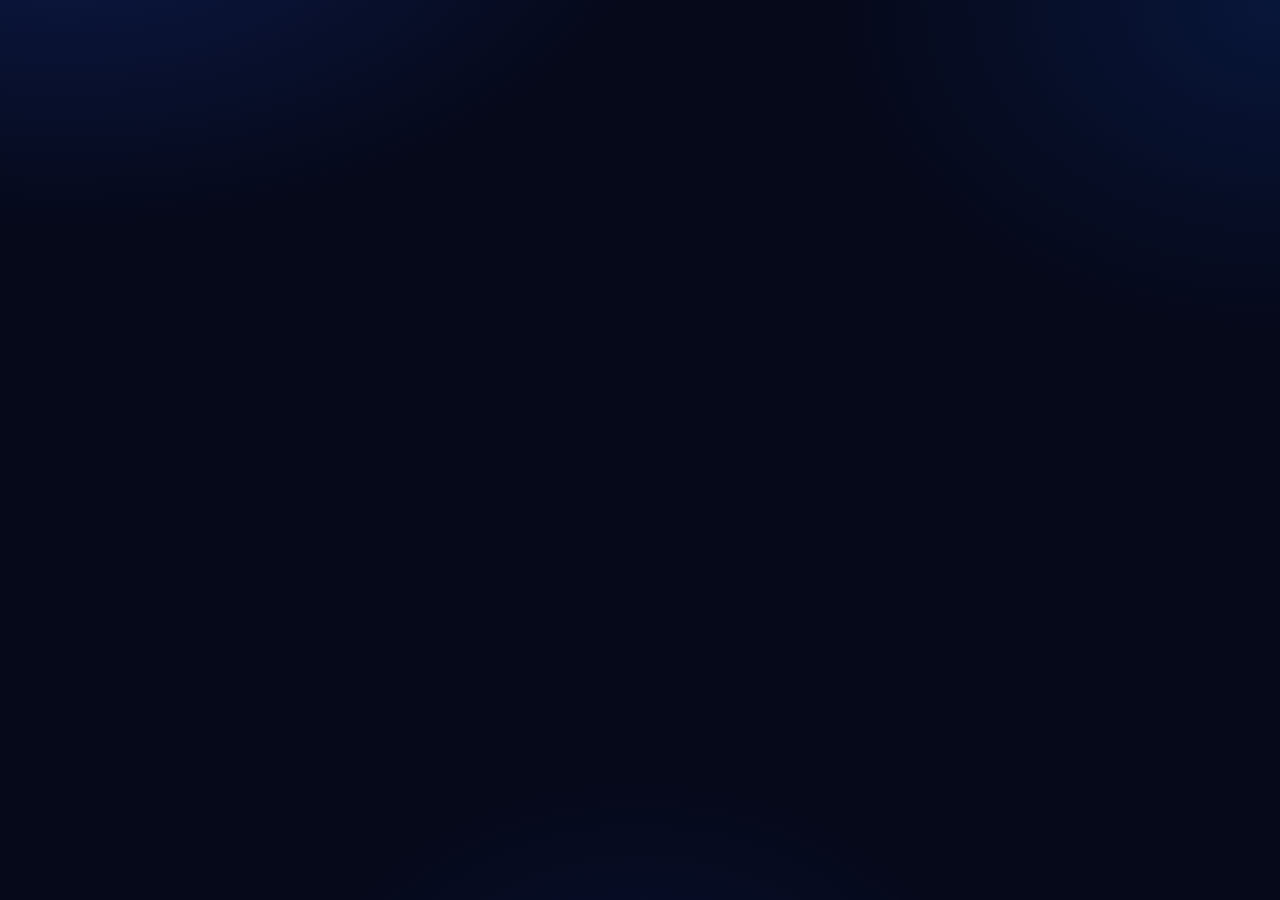
==== commit bdc9c0cf: "Refactor CSS styles and HTML structure" ====
--- a/index.html
+++ b/index.html
@@ -7,7 +7,7 @@
 <link href="https://fonts.googleapis.com/css2?family=Poppins:wght@400;500;600;700;800&display=swap" rel="stylesheet">
 <style>
 :root{
-  --bg:#05091a;--bg2:#0a1229;--tx:#eef3ff;--mu:#8b97bd;--ln:rgba(255,255,255,.08);
+  --bg:#05091a;--tx:#eef3ff;--mu:#8b97bd;--ln:rgba(255,255,255,.08);
   --gl:rgba(255,255,255,.04);--gl2:rgba(255,255,255,.07);
   --ac:#3b82f6;--ac2:#60a5fa;--er:#fb7185;--ok:#34d399;
   color-scheme:dark;
@@ -15,110 +15,49 @@
   padding-bottom:env(safe-area-inset-bottom,0px);
 }
 *{box-sizing:border-box}
-html{scroll-padding-top:env(safe-area-inset-top,0px)}
-body{
-  margin:0;min-height:100vh;
-  font:400 15px/1.55 Poppins,system-ui,sans-serif;color:var(--tx);
-  background:
-    radial-gradient(1000px 600px at 5% -15%,#1e40af55,transparent 60%),
-    radial-gradient(800px 600px at 100% 0%,#0e2a6b66,transparent 55%),
-    radial-gradient(600px 500px at 50% 120%,#1d4ed422,transparent 60%),
-    var(--bg);
-}
-body::before{content:"";position:fixed;inset:0 0 auto;height:env(safe-area-inset-top,0px);background:var(--bg);z-index:60}
+body{margin:0;min-height:100vh;font:400 15px/1.55 Poppins,system-ui,sans-serif;color:var(--tx);background:radial-gradient(1000px 600px at 5% -15%,#1e40af55,transparent 60%),radial-gradient(800px 600px at 100% 0%,#0e2a6b66,transparent 55%),radial-gradient(600px 500px at 50% 120%,#1d4ed422,transparent 60%),var(--bg)}
 h2,h3{margin:0 0 6px}h3{font-size:16px;letter-spacing:-.01em}
-.g{
-  background:linear-gradient(160deg,var(--gl2),var(--gl));
-  border:1px solid var(--ln);border-radius:22px;
-  backdrop-filter:blur(18px);-webkit-backdrop-filter:blur(18px);
-  box-shadow:0 1px 0 rgba(255,255,255,.04) inset,0 20px 40px -24px rgba(0,0,0,.6);
-}
-.b{
-  position:relative;overflow:hidden;padding:.65em 1.15em;border-radius:12px;
-  border:1px solid var(--ln);background:var(--gl2);color:inherit;
-  font:600 14px Poppins,sans-serif;cursor:pointer;
-  transition:transform .15s,background .2s,border-color .2s;
-}
-.b:hover{transform:translateY(-1px);background:rgba(255,255,255,.1);border-color:rgba(255,255,255,.16)}
-.b:active{transform:scale(.97)}
+.g{background:linear-gradient(160deg,var(--gl2),var(--gl));border:1px solid var(--ln);border-radius:22px;backdrop-filter:blur(18px);-webkit-backdrop-filter:blur(18px);box-shadow:0 1px 0 rgba(255,255,255,.04) inset,0 20px 40px -24px rgba(0,0,0,.6)}
+.b{position:relative;overflow:hidden;padding:.65em 1.15em;border-radius:12px;border:1px solid var(--ln);background:var(--gl2);color:inherit;font:600 14px Poppins,sans-serif;cursor:pointer;transition:transform .15s,background .2s,border-color .2s}
+.b:hover{transform:translateY(-1px);background:rgba(255,255,255,.1)}.b:active{transform:scale(.97)}
 .b.p{background:linear-gradient(135deg,var(--ac),#1d4ed8);border:0;box-shadow:0 10px 24px -10px var(--ac)}
 .b:disabled{opacity:.4;pointer-events:none}
-.b::after{content:"";position:absolute;inset:0;background:linear-gradient(105deg,transparent 35%,rgba(255,255,255,.22) 50%,transparent 65%);transform:translateX(-120%);transition:transform .6s}
-.b:hover::after{transform:translateX(120%)}
+.b::after{content:"";position:absolute;inset:0;background:linear-gradient(105deg,transparent 35%,rgba(255,255,255,.22) 50%,transparent 65%);transform:translateX(-120%);transition:transform .6s}.b:hover::after{transform:translateX(120%)}
 .rp{position:absolute;border-radius:50%;background:rgba(255,255,255,.35);transform:scale(0);animation:rp .6s ease-out forwards;pointer-events:none}
 .big{padding:.85em 1.6em;font-size:16px}
-.in{
-  width:100%;padding:12px 14px;border-radius:12px;
-  border:1px solid var(--ln);background:rgba(0,0,0,.32);color:inherit;
-  font:inherit;transition:border-color .2s,box-shadow .2s;
-}
+.in{width:100%;padding:12px 14px;border-radius:12px;border:1px solid var(--ln);background:rgba(0,0,0,.32);color:inherit;font:inherit;transition:border-color .2s,box-shadow .2s}
 .in:focus{outline:none;border-color:var(--ac);box-shadow:0 0 0 3px rgba(59,130,246,.25)}
 select.in option{background:#0b1430}
 .mu{color:var(--mu)}.s{font-size:12px}.er{color:var(--er);min-height:1.3em;margin:0;font-size:13px}
 
-/* ===== LOGIN ===== */
+/* LOGIN */
 .lg{display:grid;grid-template-columns:1.05fr .95fr;min-height:100vh}
-.hr{
-  padding:6vw;display:flex;flex-direction:column;justify-content:center;
-  position:relative;overflow:hidden;
-}
-.hr::after{
-  content:"";position:absolute;inset:0;pointer-events:none;
-  background:radial-gradient(600px 400px at 20% 30%,rgba(59,130,246,.25),transparent 70%);
-}
-.hr h1{
-  font-size:clamp(36px,5.2vw,68px);line-height:1.02;margin:0 0 16px;
-  font-weight:800;position:relative;letter-spacing:-.02em;
-  background:linear-gradient(180deg,#fff,#9db4ff);
-  -webkit-background-clip:text;background-clip:text;color:transparent;
-}
+.hr{padding:6vw;display:flex;flex-direction:column;justify-content:center;position:relative;overflow:hidden}
+.hr::after{content:"";position:absolute;inset:0;pointer-events:none;background:radial-gradient(600px 400px at 20% 30%,rgba(59,130,246,.25),transparent 70%)}
+.hr h1{font-size:clamp(36px,5.2vw,68px);line-height:1.02;margin:0 0 16px;font-weight:800;position:relative;letter-spacing:-.02em;background:linear-gradient(180deg,#fff,#9db4ff);-webkit-background-clip:text;background-clip:text;color:transparent}
 .hr p{color:var(--mu);max-width:26em;position:relative;font-size:16px}
 .hr .badge{display:inline-flex;align-items:center;gap:8px;padding:6px 12px;border-radius:99px;background:rgba(59,130,246,.15);border:1px solid rgba(59,130,246,.3);font-size:12px;font-weight:600;color:#93c5fd;margin-bottom:18px;position:relative;width:fit-content}
-.fl i{
-  position:absolute;font-style:normal;font-size:30px;padding:12px;border-radius:16px;
-  background:var(--gl2);border:1px solid var(--ln);
-  animation:fy 7s ease-in-out infinite;opacity:.9;
-}
+.fl i{position:absolute;font-style:normal;font-size:30px;padding:12px;border-radius:16px;background:var(--gl2);border:1px solid var(--ln);animation:fy 7s ease-in-out infinite;opacity:.9}
 .cw{display:grid;place-items:center;padding:24px}
-.lc{
-  width:min(420px,100%);padding:32px;display:grid;gap:16px;
-  animation:sp .6s cubic-bezier(.2,1.2,.4,1);
-}
-.lc .av{
-  width:64px;height:64px;border-radius:20px;display:grid;place-items:center;font-size:32px;
-  background:linear-gradient(135deg,color-mix(in srgb,var(--ac) 35%,transparent),color-mix(in srgb,var(--ac) 12%,transparent));
-  border:1px solid color-mix(in srgb,var(--ac) 40%,transparent);
-}
+.lc{width:min(420px,100%);padding:32px;display:grid;gap:16px;animation:sp .6s cubic-bezier(.2,1.2,.4,1)}
+.lc .av{width:64px;height:64px;border-radius:20px;display:grid;place-items:center;font-size:32px;background:linear-gradient(135deg,color-mix(in srgb,var(--ac) 35%,transparent),color-mix(in srgb,var(--ac) 12%,transparent));border:1px solid color-mix(in srgb,var(--ac) 40%,transparent)}
 .lc h2{font-size:22px;letter-spacing:-.01em}
 .seg{display:grid;grid-template-columns:repeat(3,1fr);gap:6px;padding:5px;border-radius:14px;background:rgba(0,0,0,.32);border:1px solid var(--ln)}
-.seg button{
-  border:0;border-radius:10px;padding:9px 4px;background:none;color:var(--mu);
-  font:600 12px Poppins,sans-serif;cursor:pointer;transition:.25s;
-}
+.seg button{border:0;border-radius:10px;padding:9px 4px;background:none;color:var(--mu);font:600 12px Poppins,sans-serif;cursor:pointer;transition:.25s}
 .seg [aria-pressed=true]{background:linear-gradient(135deg,var(--ac),#1d4ed8);color:#fff;box-shadow:0 6px 16px -6px var(--ac)}
 .lfld{display:grid;gap:6px}
 .lfld label{font-size:12px;font-weight:600;color:var(--mu);letter-spacing:.02em}
 
-/* ===== APP SHELL ===== */
-.hd{
-  display:flex;align-items:center;gap:10px;padding:10px 14px;margin:12px;
-  position:sticky;top:calc(12px + env(safe-area-inset-top,0px));z-index:20;
-  background:linear-gradient(160deg,rgba(20,32,70,.85),rgba(10,18,41,.85));
-}
+/* SHELL */
+.hd{display:flex;align-items:center;gap:10px;padding:10px 14px;margin:12px;position:sticky;top:calc(12px + env(safe-area-inset-top,0px));z-index:20;background:linear-gradient(160deg,rgba(20,32,70,.85),rgba(10,18,41,.85))}
 .lo{font-weight:800;letter-spacing:.02em;white-space:nowrap;font-size:14px;background:linear-gradient(90deg,#fff,#93c5fd);-webkit-background-clip:text;background-clip:text;color:transparent}
 nav{display:flex;gap:6px;flex:1;overflow-x:auto;scrollbar-width:none}
 nav::-webkit-scrollbar{display:none}
 nav .b{white-space:nowrap;padding:8px 14px}
 nav .b[aria-pressed=true]{background:linear-gradient(135deg,var(--ac),#1d4ed8);border-color:transparent;box-shadow:0 8px 20px -8px var(--ac)}
-.rb{
-  padding:7px 14px;border-radius:99px;background:color-mix(in srgb,var(--ac) 18%,transparent);
-  border:1px solid color-mix(in srgb,var(--ac) 35%,transparent);
-  font-size:13px;font-weight:600;white-space:nowrap;
-}
+.rb{padding:7px 14px;border-radius:99px;background:color-mix(in srgb,var(--ac) 18%,transparent);border:1px solid color-mix(in srgb,var(--ac) 35%,transparent);font-size:13px;font-weight:600;white-space:nowrap}
 .pgm{max-width:1180px;margin:0 auto;padding:0 14px 60px}
 .nt{margin:0 0 12px;padding:10px 14px;border-radius:12px;background:rgba(59,130,246,.1);border:1px solid rgba(59,130,246,.25)}
-
-/* ===== SPIN LAYOUT ===== */
 .sp{display:grid;grid-template-columns:1.5fr 1fr;gap:16px;align-items:start}
 .pad{padding:22px}
 .wc{padding:24px;display:grid;gap:20px}
@@ -128,54 +67,30 @@
 .ctl,.row{display:flex;gap:8px;flex-wrap:wrap}
 .ctl{justify-content:center}.row{margin:12px 0}
 
-/* ===== STATS ===== */
+/* STATS */
 .stats{display:grid;grid-template-columns:repeat(3,1fr);gap:10px;margin-bottom:14px}
-.stat{
-  padding:14px;border-radius:14px;background:rgba(255,255,255,.03);
-  border:1px solid var(--ln);transition:border-color .2s;
-}
-.stat:hover{border-color:rgba(59,130,246,.35)}
+.stat{padding:14px;border-radius:14px;background:rgba(255,255,255,.03);border:1px solid var(--ln);transition:border-color .2s}
 .stat .v{font-size:22px;font-weight:800;line-height:1.1;letter-spacing:-.02em}
 .stat .l{font-size:11px;color:var(--mu);text-transform:uppercase;letter-spacing:.06em;margin-top:2px}
 .stat.a .v{color:var(--ac2)}.stat.g .v{color:var(--ok)}
-
 .pr{height:10px;border-radius:9px;background:rgba(255,255,255,.08);overflow:hidden}
 .pr i{display:block;height:100%;background:linear-gradient(90deg,#2563eb,#60a5fa);transition:width .6s;box-shadow:0 0 16px rgba(59,130,246,.6)}
-
-.hi{
-  padding:10px 12px;border-radius:12px;background:rgba(255,255,255,.035);
-  margin:6px 0;font-size:14px;animation:fi .3s;border:1px solid transparent;
-  transition:border-color .2s;
-}
-.hi:hover{border-color:rgba(59,130,246,.3)}
+.hi{padding:10px 12px;border-radius:12px;background:rgba(255,255,255,.035);margin:6px 0;font-size:14px;animation:fi .3s;border:1px solid transparent;transition:border-color .2s}
 .hi b{color:var(--ac2)}
 
-/* ===== SISWA / AKUN ===== */
+/* SISWA / AKUN */
 .li{display:flex;justify-content:space-between;align-items:center;gap:8px;margin:6px 0}
 .li .in{flex:1}
 .ls{max-height:50vh;overflow:auto;margin-top:12px;padding-right:4px}
 .fm{display:grid;gap:10px}
 .bar{display:flex;justify-content:space-between;align-items:center;gap:8px;flex-wrap:wrap}
 .bar .row{margin:0}
-.acc{
-  display:flex;justify-content:space-between;align-items:center;gap:10px;
-  padding:12px 14px;border-radius:12px;background:rgba(255,255,255,.03);
-  margin:6px 0;border:1px solid var(--ln);
-}
-
-/* ===== DENAH ===== */
-.board{
-  margin:14px 0;padding:12px;text-align:center;border-radius:12px;
-  background:linear-gradient(180deg,rgba(59,130,246,.14),rgba(59,130,246,.06));
-  border:1px solid rgba(59,130,246,.25);
-  font-size:12px;letter-spacing:.25em;font-weight:600;color:#93c5fd;
-}
+.acc{display:flex;justify-content:space-between;align-items:center;gap:10px;padding:12px 14px;border-radius:12px;background:rgba(255,255,255,.03);margin:6px 0;border:1px solid var(--ln)}
+
+/* DENAH */
+.board{margin:14px 0;padding:12px;text-align:center;border-radius:12px;background:linear-gradient(180deg,rgba(59,130,246,.14),rgba(59,130,246,.06));border:1px solid rgba(59,130,246,.25);font-size:12px;letter-spacing:.25em;font-weight:600;color:#93c5fd}
 .dn{display:grid;grid-template-columns:repeat(3,1fr);gap:12px}
-.tb{
-  padding:12px;border-radius:16px;border:1px solid var(--ln);
-  background:rgba(255,255,255,.03);transition:transform .25s,border-color .25s;
-  min-width:0;
-}
+.tb{padding:12px;border-radius:16px;border:1px solid var(--ln);background:rgba(255,255,255,.03);transition:transform .25s,border-color .25s;min-width:0}
 .tb:hover{transform:translateY(-4px);border-color:var(--ac)}
 .tb.f{border-color:rgba(59,130,246,.5);background:linear-gradient(160deg,rgba(59,130,246,.18),rgba(255,255,255,.03))}
 .tb.hl{animation:hl 2.4s ease}
@@ -187,12 +102,152 @@
 .sb{background:rgba(56,189,248,.12)}.sb i{background:#0ea5e9}
 .st .e{color:var(--mu);font-style:italic}
 
-/* ===== POPUP ===== */
+/* POPUP */
 .ov{position:fixed;inset:0;display:grid;place-items:center;background:rgba(3,6,18,.7);backdrop-filter:blur(10px);-webkit-backdrop-filter:blur(10px);z-index:50;animation:fi .2s}
-.sh{
-  width:min(420px,92vw);
-  background:linear-gradient(180deg,#17284f,#0b1430);
-  border:1px solid rgba(255,255,255,.1);border-radius:28px;padding:30px;
+.sh{width:min(420px,92vw);background:linear-gradient(180deg,#17284f,#0b1430);border:1px solid rgba(255,255,255,.1);border-radius:28px;padding:30px;text-align:center;animation:sp .55s cubic-bezier(.2,1.3,.4,1);display:grid;gap:10px;box-shadow:0 40px 80px -20px rgba(0,0,0,.7)}
+.sh h2{font-size:28px;line-height:1.15;margin:0;word-break:break-word;letter-spacing:-.01em}
+.sh p{margin:0;color:var(--mu)}
+.em{font-size:48px;animation:bn 2s ease-in-out infinite}
+.tk{border-top:2px dashed rgba(255,255,255,.12);margin:12px -30px 0;padding-top:14px;color:var(--mu)}
+
+/* UTIL */
+.sk{border-radius:12px;background:linear-gradient(100deg,transparent 30%,rgba(255,255,255,.1) 50%,transparent 70%) 0 0/200% 100%,rgba(255,255,255,.05);animation:sh 1.2s linear infinite}
+#toast{position:fixed;left:50%;bottom:calc(20px + env(safe-area-inset-bottom,0px));transform:translate(-50%,16px);background:#eef3ff;color:#05091a;padding:11px 20px;border-radius:99px;font-weight:600;font-size:14px;opacity:0;transition:.25s;z-index:70;pointer-events:none;max-width:92vw;text-align:center;box-shadow:0 20px 40px -12px rgba(0,0,0,.5)}
+#toast.on{opacity:1;transform:translate(-50%,0)}
+
+@keyframes rp{to{transform:scale(4);opacity:0}}
+@keyframes fi{from{opacity:0}}
+@keyframes sh{to{background-position:-200% 0}}
+@keyframes sp{from{opacity:0;transform:translateY(60px) rotate(-3deg) scale(.9)}}
+@keyframes bn{50%{transform:translateY(-6px) rotate(-4deg)}}
+@keyframes fy{50%{transform:translateY(-22px) rotate(8deg)}}
+@keyframes hl{0%{transform:scale(.94);box-shadow:0 0 0 0 rgba(96,165,250,.7)}40%{transform:scale(1.05);box-shadow:0 0 0 12px rgba(96,165,250,0)}}
+
+@media (max-width:900px){
+  .sp,.lg{grid-template-columns:1fr}
+  .hr{display:none}
+  .lo{display:none}
+}
+@media (max-width:560px){
+  .dn{gap:8px}.tb{padding:9px}
+  .st{font-size:11px;padding:5px;gap:5px}
+  .pad{padding:16px}.wc{padding:18px}
+  .stats{grid-template-columns:1fr 1fr}
+  .stats .stat:last-child{grid-column:span 2}
+  .rb{display:none}
+}
+@media (prefers-reduced-motion:reduce){*{animation:none!important;transition:none!important}}
+</style>
+</head>
+<body>
+<div id="app"></div><div id="mod"></div><div id="toast" role="status" aria-live="polite"></div>
+
+<script type="module">
+import { initializeApp } from "https://www.gstatic.com/firebasejs/10.12.0/firebase-app.js";
+import { getDatabase, ref as fref, onValue, set } from "https://www.gstatic.com/firebasejs/10.12.0/firebase-database.js";
+
+const firebaseConfig = {
+  apiKey: "AIzaSyDQwwgvic_FAefgxi5TDRWsNXzH3ewlQNo",
+  authDomain: "clase-cbd9b.firebaseapp.com",
+  databaseURL: "https://clase-cbd9b-default-rtdb.asia-southeast1.firebasedatabase.app",
+  projectId: "clase-cbd9b",
+  storageBucket: "clase-cbd9b.firebasestorage.app",
+  messagingSenderId: "475871117428",
+  appId: "1:475871117428:web:41544eb142073be01a1121"
+};
+
+const app = initializeApp(firebaseConfig);
+const db = getDatabase(app);
+const dbRef = fref(db, 'kelas/state');
+
+const $=(s,r=document)=>r.querySelector(s),E=s=>String(s).replace(/[&<>"']/g,c=>({'&':'&amp;','<':'&lt;','>':'&gt;','"':'&quot;',"'":'&#39;'}[c]));
+const N=42,RL={user:['Siswa','🎓','#38bdf8'],admin:['Admin','🧑‍🏫','#3b82f6'],dev:['Developer','🛠️','#818cf8']},PG={spin:'🎡 Spin',denah:'🪑 Denah',siswa:'👥 Siswa',akun:'🔐 Akun'};
+const DEV={u:'developer',nm:'Developer',p:'dev123',r:'dev'};
+const norm=d=>({students:d?.students||[],seats:(d?.seats||[]).concat(Array(N).fill('')).slice(0,N),hist:d?.hist||[],akun:d?.akun||[]});
+let S=norm(),me=null,pg='spin',ready=false,mode='',busy=false,dirty=0,auto='',ang=0,muted=false,lr='user',snd=null,askFn=null,regMode=false;
+const sl=ms=>new Promise(r=>setTimeout(r,ms));
+const rnd=n=>{const a=new Uint32Array(1),m=Math.floor(2**32/n)*n;do crypto.getRandomValues(a);while(a[0]>=m);return a[0]%n};
+const shuf=a=>{for(let i=a.length-1;i>0;i--){const j=rnd(i+1);[a[i],a[j]]=[a[j],a[i]]}return a};
+const left=()=>{const s=new Set(S.seats);return S.students.filter(n=>!s.has(n))},filled=()=>S.seats.filter(Boolean).length;
+const H=async p=>[...new Uint8Array(await crypto.subtle.digest('SHA-256',new TextEncoder().encode('kss:'+p)))].map(x=>x.toString(16).padStart(2,'0')).join('');
+
+function toast(m){const t=$('#toast');t.textContent=m;t.classList.add('on');clearTimeout(t._t);t._t=setTimeout(()=>t.classList.remove('on'),2800)}
+function save(){set(dbRef, S).catch((e)=>{toast('⚠️ Gagal menyimpan ke server. Cek Firebase Rules.');console.error(e);})}
+
+/* suara */
+const ac=()=>snd||(snd=new(window.AudioContext||window.webkitAudioContext)());
+function tone(f,d,v=.04,t='sine',s=0){if(muted)return;try{const c=ac(),o=c.createOscillator(),g=c.createGain(),T=c.currentTime+s;o.type=t;o.frequency.value=f;g.gain.setValueAtTime(v,T);g.gain.exponentialRampToValueAtTime(.0001,T+d);o.connect(g).connect(c.destination);o.start(T);o.stop(T+d)}catch(e){}}
+const tick=()=>tone(700,.04,.03,'square'),chime=()=>[523,659,784,1047].forEach((f,i)=>tone(f,.3,.06,'triangle',i*.09));
+
+/* popup */
+function pop(h,ms,foot){$('#mod').innerHTML=`<div class="ov" data-a="cm"><div class="sh">${h}${foot??(ms?'':'<button class="b p" data-a="cm">Lanjut</button>')}</div></div>`;if(ms)setTimeout(()=>{if($('#mod .sh'))A.cm()},ms)}
+const ask=(t,m,ok,fn)=>{askFn=fn;pop(`<div class="em">🤔</div><h2>${t}</h2><p>${m}</p>`,0,`<div class="row" style="justify-content:center"><button class="b" data-a="cm">Batal</button><button class="b p" data-a="yes">${ok}</button></div>`)};
+function confetti(){if(matchMedia('(prefers-reduced-motion:reduce)').matches)return;const c=document.createElement('canvas'),x=c.getContext('2d');c.width=innerWidth;c.height=innerHeight;c.style.cssText='position:fixed;inset:0;pointer-events:none;z-index:80';document.body.append(c);const cl=['#3b82f6','#60a5fa','#fff','#1d4ed8','#93c5fd'],p=[...Array(120)].map(()=>({x:innerWidth/2,y:innerHeight*.45,vx:(Math.random()-.5)*16,vy:-Math.random()*14-3,s:5+Math.random()*6,c:cl[Math.floor(Math.random()*5)],r:Math.random()*6}));let f=0;(function t(){x.clearRect(0,0,c.width,c.height);p.forEach(q=>{q.vy+=.35;q.x+=q.vx;q.y+=q.vy;q.r+=.2;x.save();x.translate(q.x,q.y);x.rotate(q.r);x.fillStyle=q.c;x.fillRect(-q.s/2,-q.s/2,q.s,q.s*.6);x.restore()});++f<130?requestAnimationFrame(t):c.remove()})()}
+
+/* tampilan */
+const skel=()=>`<div class="lg"><div class="hr"><div class="sk" style="height:64px;width:70%"></div><div class="sk" style="height:20px;width:50%;margin-top:14px"></div></div><div class="cw"><div class="g lc"><div class="sk" style="height:68px;width:68px"></div><div class="sk" style="height:28px"></div><div class="sk" style="height:46px"></div><div class="sk" style="height:46px"></div><div class="sk" style="height:46px"></div></div></div></div>`;
+
+function login(){
+  const R=RL[lr],D={user:'Masuk atau daftar untuk melihat denah kelas.',admin:'Khusus admin kelas. Akun dibuat oleh Developer.',dev:'Akses penuh sistem. Hanya untuk Developer.'};
+  const reg=lr==='user'&&regMode;
+  return `<div class="lg" style="--ac:${R[2]}">
+    <div class="hr">
+      <div class="fl">${[...'🪑🎡🎓📚✏️🏫'].map((e,i)=>`<i style="top:${8+i*15}%;left:${(i*31)%68+4}%;animation-delay:-${i}s">${e}</i>`).join('')}</div>
+      <span class="badge">✨ Seating chart generator</span>
+      <h1>CLASS<br>SEAT SPINNER</h1>
+      <p>Acak tempat duduk kelas dengan adil, otomatis, dan seru. Cukup satu klik — biar roda yang memilih.</p>
+    </div>
+    <div class="cw">
+      <form class="g lc" id="lf" data-mode="${reg?'reg':'login'}">
+        <div class="av">${reg?'📝':R[1]}</div>
+        <div>
+          <h2>${reg?'Daftar akun Siswa':'Masuk sebagai '+R[0]}</h2>
+          <span class="mu s">${reg?'Buat akun untuk melihat denah kelas.':D[lr]}</span>
+        </div>
+        <div class="seg">${Object.entries(RL).map(([k,v])=>`<button type="button" data-a="role" data-r="${k}" aria-pressed="${k===lr}">${v[1]} ${v[0]}</button>`).join('')}</div>
+        ${reg?`<div class="lfld"><label>Nama lengkap</label><input class="in" name="nm" placeholder="Contoh: Budi Santoso" required></div>`:''}
+        <div class="lfld"><label>Username</label><input class="in" name="u" placeholder="username" autocomplete="username" required></div>
+        <div class="lfld"><label>Kata sandi</label><input class="in" name="p" type="password" placeholder="••••••" autocomplete="${reg?'new-password':'current-password'}" required></div>
+        <p class="er" id="le" role="alert"></p>
+        <button class="b p big">${reg?'Daftar dan masuk':'Masuk ✨'}</button>
+        ${lr==='user' ? reg ? `<button type="button" class="b" data-a="toreg">← Sudah punya akun? Masuk</button>` : `<button type="button" class="b" data-a="toreg">📝 Belum punya akun? Daftar</button>` : ''}
+        <p class="mu s" style="margin:0;text-align:center">Live Sinkronisasi Firebase aktif.</p>
+      </form>
+    </div>
+  </div>`;
+}
+
+const hist=n=>S.hist.length?S.hist.slice(0,n).map((h,i)=>`<div class="hi"><b>#${S.hist.length-i}</b> ${E(h.n)} <span class="mu">→ Meja ${(h.i>>1)+1} ${h.i%2?'B':'A'}</span></div>`).join(''):'<p class="mu s">Belum ada hasil spin. Tombol salin akan terisi setelah admin melakukan spin.</p>';
+
+function pSpin(){
+  const l=left(),f=filled(),full=f>=N,none=!l.length,off=busy||auto||full||none?'disabled':'';
+  const ab=!auto?`<button class="b" data-a="as" ${busy||full||none?'disabled':''}>⚡ START AUTO SPIN</button>`:auto==='run'?'<button class="b" data-a="ap">⏸ PAUSE</button><button class="b" data-a="ax">⏹ STOP</button>':'<button class="b p" data-a="ar">▶ RESUME</button><button class="b" data-a="ax">⏹ STOP</button>';
+  return `<div class="sp">
+    <section class="g wc">
+      <div class="wh"><canvas id="cv" aria-label="Roda putar nama siswa"></canvas><i class="pt"></i></div>
+      <div class="ctl"><button class="b p big" data-a="spin" ${off}>🎯 SPIN NOW</button>${ab}</div>
+    </section>
+    <aside class="g pad">
+      <h3>📊 Progres</h3>
+      <div class="stats">
+        <div class="stat a"><div class="v">${f}</div><div class="l">Duduk</div></div>
+        <div class="stat"><div class="v">${l.length}</div><div class="l">Belum</div></div>
+        <div class="stat g"><div class="v">${Math.round(f/N*100)}%</div><div class="l">Selesai</div></div>
+      </div>
+      <div class="pr"><i style="width:${f/N*100}%"></i></div>
+      <p class="s mu" style="margin:8px 0 0"><b style="color:var(--tx)">${f}</b> / ${N} siswa sudah duduk • ${l.length} belum diundi</p>
+      <div class="row">
+        <button class="b" data-a="undo" ${busy||auto||!S.hist.length?'disabled':''}>↩️ Undo</button>
+        <button class="b" data-a="shuf" ${busy||auto?'disabled':''}>🔀 Acak urutan</button>
+        <button class="b" data-a="rst" ${busy?'disabled':''}>🗑️ Reset</button>
+      </div>
+      <h3 style="margin-top:18px">📜 Riwayat</h3>
+      ${hist(8)}
+    </aside>
+  </div>`;
+}
+
+funcborder-radius:28px;padding:30px;
   text-align:center;animation:sp .55s cubic-bezier(.2,1.3,.4,1);
   display:grid;gap:10px;box-shadow:0 40px 80px -20px rgba(0,0,0,.7);
 }
